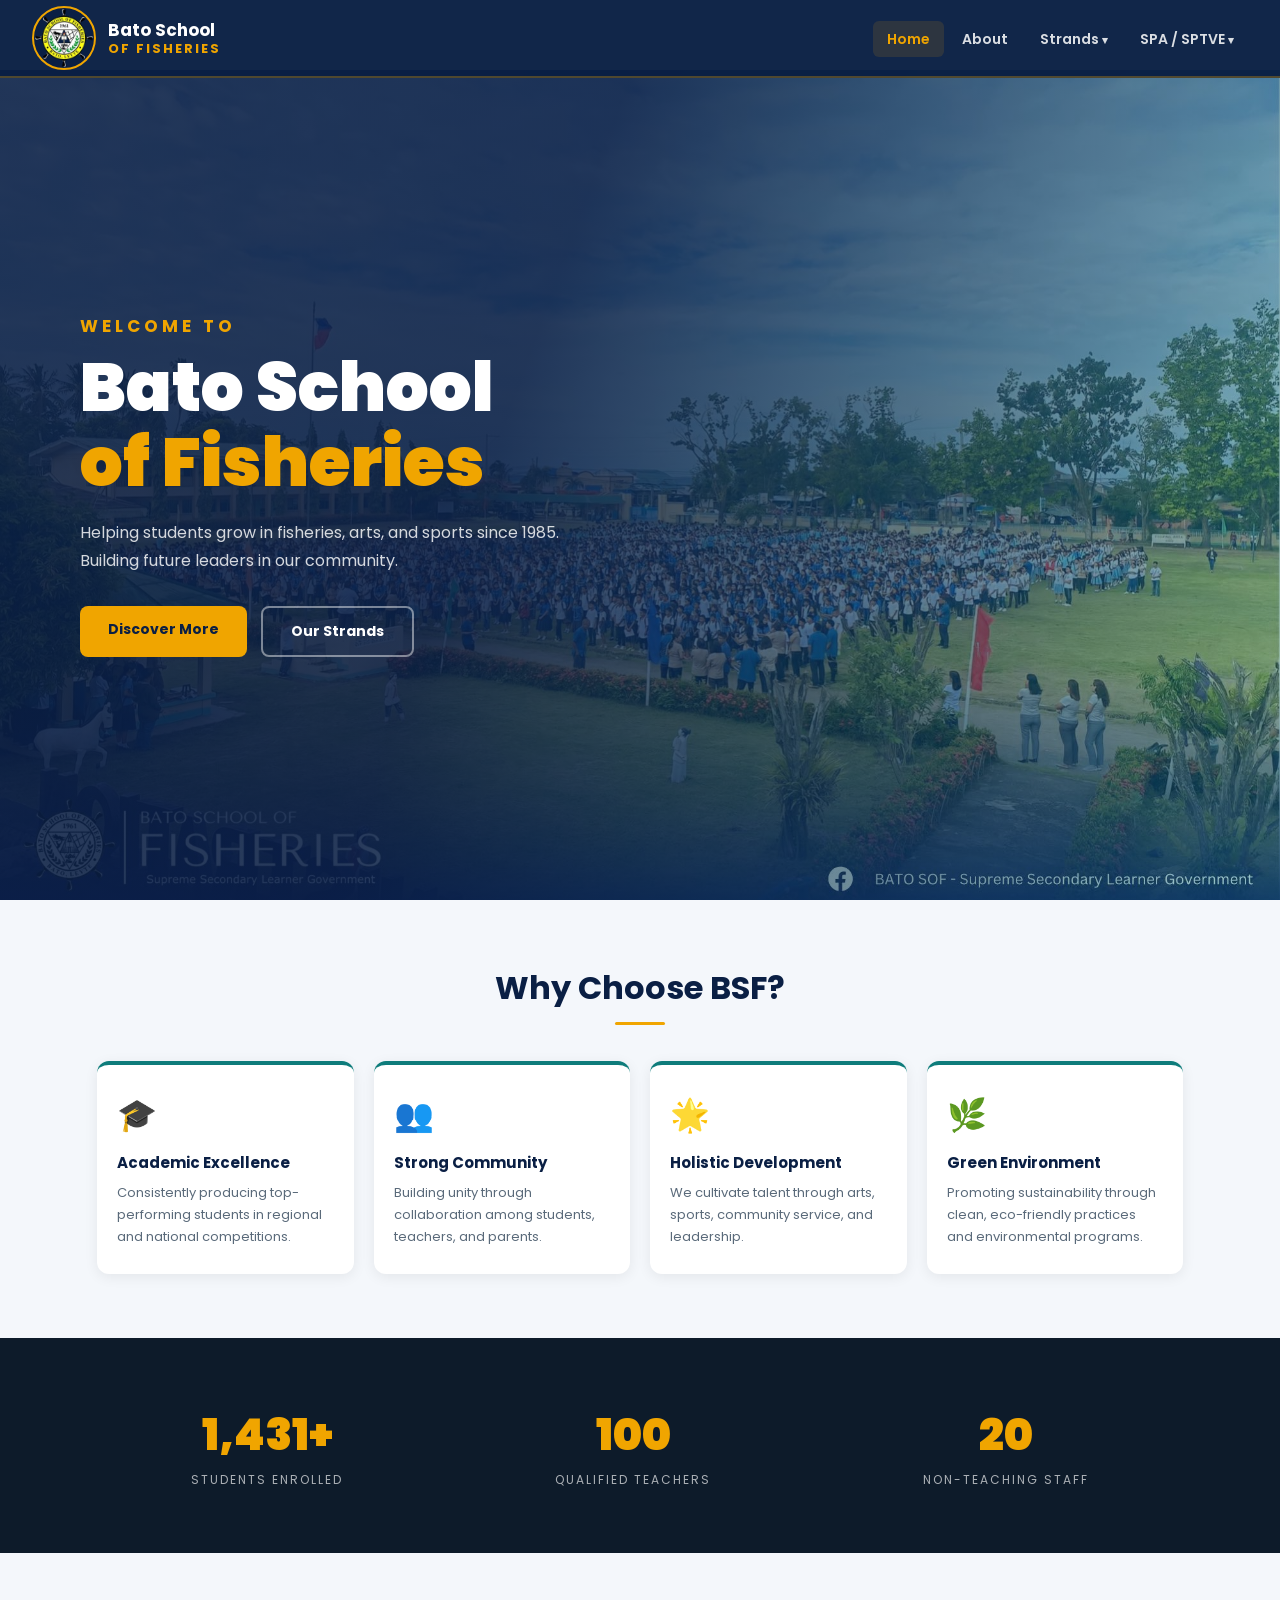
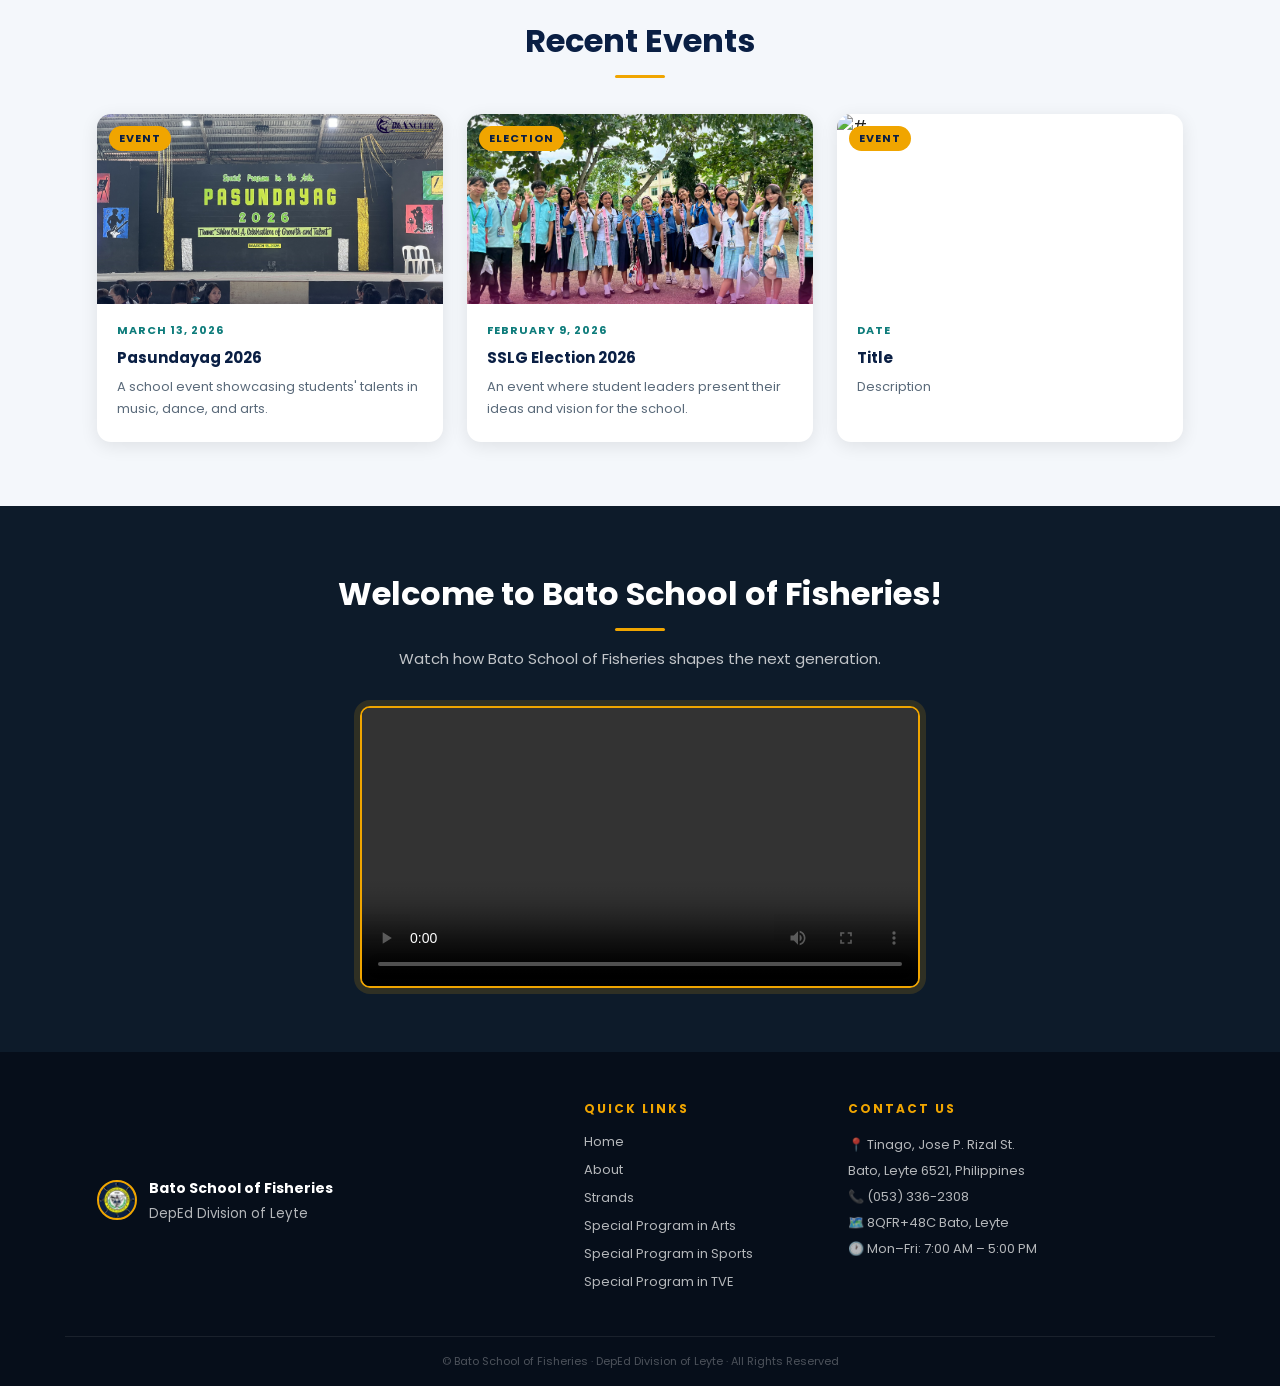
==== index.html @ bcbd26bc "removing / in /Videos/BSOF intro" ====
<!DOCTYPE html>
<html lang="en">
<head>
  <meta charset="UTF-8" />
  <meta name="viewport" content="width=device-width, initial-scale=1.0" />
  <title>Home — Bato School of Fisheries</title>
  <link rel="stylesheet" href="style.css" />
</head>
<body>

<nav class="navbar">
  <a href="index.html" class="nav-brand">
    <div class="logo-circle">
      <img src="Pictures/bsflogoo.png" alt="BSF Logo">
    </div>
    <div class="school-name">
      <span class="top">Bato School</span>
      <span class="bot">of Fisheries</span>
    </div>
  </a>
  <ul class="nav-menu" id="navMenu">
    <li><a href="index.html">Home</a></li>
    <li><a href="about.html">About</a></li>
    <li class="dropdown">
      <a href="strands.html" class="spa-btn">Strands</a>
      <div class="dropdown-box">
        <span class="dropdown-label">Academic Track</span>
        <a href="strands.html?tab=academic#humss">🎓 HUMSS &amp; Comm Arts</a>
        <a href="strands.html?tab=academic#abm">💼 Business &amp; Entrep</a>
        <a href="strands.html?tab=academic#stem">🔬 STEM</a>
        <hr class="dropdown-divider">
        <span class="dropdown-label">Tech-Vocational Track</span>
        <a href="strands.html?tab=techpro#agriculture-fishery">🐟 Agriculture &amp; Fishery</a>
        <a href="strands.html?tab=techpro#family-consumer">🏠 Family &amp; Consumer Sci</a>
        <a href="strands.html?tab=techpro#industrial-arts">🛠️ Industrial Arts</a>
        <hr class="dropdown-divider">
        <span class="dropdown-label">Alternative Learning</span>
        <a href="strands.html?tab=als#als-block">📋 ALS</a>
      </div>
    </li>
    <li class="dropdown">
      <a href="#" class="spa-btn">SPA / SPTVE</a>
      <div class="dropdown-box">
        <span class="dropdown-label">Special Program in Arts</span>
        <a href="arts.html">Special Program in Arts</a>
        <hr class="dropdown-divider">
        <span class="dropdown-label">Special Program in Sports</span>
        <a href="sports.html">Special Program in Sports</a>
        <hr class="dropdown-divider">
        <span class="dropdown-label">Technical-Vocational</span>
        <a href="sptve.html">Special Program in TVE</a>
      </div>
    </li>
  </ul>
  <div class="hamburger" id="hamburger">
    <span></span><span></span><span></span>
  </div>
</nav>

<div class="page-body">

  <section class="hero">
    <div class="overlay"></div>
    <div class="hero-content">
      <p class="hero-tag">Welcome to</p>
      <h1 class="hero-title">Bato School<br><span>of Fisheries</span></h1>
      <p class="hero-desc">Helping students grow in fisheries, arts, and sports since 1985. Building future leaders in our community.</p>
      <div class="hero-btns">
        <a href="about.html" class="btn-gold">Discover More</a>
        <a href="strands.html" class="btn-outline">Our Strands</a>
      </div>
    </div>
  </section>

  <section class="sec-light reveal">
    <div class="container">
      <h2 class="sec-title">Why Choose BSF?</h2>
      <div class="cards">
        <div class="card reveal-card"><div class="card-icon">🎓</div><h3>Academic Excellence</h3><p>Consistently producing top-performing students in regional and national competitions.</p></div>
        <div class="card reveal-card"><div class="card-icon">👥</div><h3>Strong Community</h3><p>Building unity through collaboration among students, teachers, and parents.</p></div>
        <div class="card reveal-card"><div class="card-icon">🌟</div><h3>Holistic Development</h3><p>We cultivate talent through arts, sports, community service, and leadership.</p></div>
        <div class="card reveal-card"><div class="card-icon">🌿</div><h3>Green Environment</h3><p>Promoting sustainability through clean, eco-friendly practices and environmental programs.</p></div>
      </div>
    </div>
  </section>

  <section class="sec-dark reveal">
    <div class="container stats">
      <div><span class="stat-num">2100+</span><span class="stat-label">Students Enrolled</span></div>
      <div><span class="stat-num">100</span><span class="stat-label">Qualified Teachers</span></div>
      <div><span class="stat-num">20</span><span class="stat-label">Non-Teaching Staff</span></div>
    </div>
  </section>

  <section class="sec-light reveal">
    <div class="container">
      <h2 class="sec-title">Recent Events</h2>
      <div class="announce-grid">
        <div class="announce-card reveal-card">
          <div class="announce-img">
            <img src="Pictures/Pasundayag.jpg" alt="Pasundayag" />
            <span class="announce-tag">Event</span>
          </div>
          <div class="announce-body">
            <span class="announce-date">March 13, 2026</span>
            <h3>Pasundayag 2026</h3>
            <p>A school event showcasing students' talents in music, dance, and arts.</p>
          </div>
        </div>
        <div class="announce-card reveal-card">
          <div class="announce-img">
            <img src="Pictures/SSLG Campaign.jpg" alt="SSLG Campaign" />
            <span class="announce-tag">Election</span>
          </div>
          <div class="announce-body">
            <span class="announce-date">February 9, 2026</span>
            <h3>SSLG Election 2026</h3>
            <p>An event where student leaders present their ideas and vision for the school.</p>
          </div>
        </div>
        <div class="announce-card reveal-card">
          <div class="announce-img">
            <img src="Pictures/#.jpg" alt="#" />
            <span class="announce-tag">Event</span>
          </div>
          <div class="announce-body">
            <span class="announce-date">Date</span>
            <h3>Title</h3>
            <p>Description</p>
          </div>
        </div>
      </div>
    </div>
  </section>

  <section class="sec-dark reveal">
    <div class="container">
      <h2 class="sec-title white">Welcome to Bato School of Fisheries!</h2>
      <p style="text-align:center; color:rgba(255,255,255,0.75); font-size:15px; margin-top:-20px; margin-bottom:36px;">
        Watch how Bato School of Fisheries shapes the next generation.
      </p>
      <div class="video-wrapper">
        <video controls>
          <source src="Videos/BSOF intro.mp4" type="video/mp4">
        </video>
      </div>
    </div>
  </section>

</div>

<footer class="footer">
  <div class="footer-grid">
    <div class="footer-brand footer-col">
      <div class="logo-circle" style="width:40px;height:40px;">
        <img src="Pictures/bsflogoo.png" alt="BSF Logo">
      </div>
      <div><strong style="color:white;font-size:14px;">Bato School of Fisheries</strong><br><small>DepEd Division of Leyte</small></div>
    </div>
    <div class="footer-col">
      <h4>Quick Links</h4>
      <a href="index.html">Home</a>
      <a href="about.html">About</a>
      <a href="strands.html">Strands</a>
      <a href="arts.html">Special Program in Arts</a>
      <a href="sports.html">Special Program in Sports</a>
      <a href="sptve.html">Special Program in TVE</a>
    </div>
    <div class="footer-col">
      <h4>Contact Us</h4>
      <p>📍 Tinago, Jose P. Rizal St.<br>Bato, Leyte 6521, Philippines<br>📞 (053) 336-2308<br>🗺️ 8QFR+48C Bato, Leyte<br>🕐 Mon–Fri: 7:00 AM – 5:00 PM</p>
    </div>
  </div>
  <div class="footer-bottom">© Bato School of Fisheries · DepEd Division of Leyte · All Rights Reserved</div>
</footer>

<script src="script.js"></script>
</body>
</html>
---- style.css ----
/* Google Fonts */
@import url('https://fonts.googleapis.com/css2?family=Poppins:wght@400;600;700;900&display=swap');

/* ── Variables ── */
:root {
  --navy: #0a1f44;
  --teal: #0e7c7b;
  --gold: #f0a500;
  --white: #ffffff;
  --light: #f4f7fb;
  --dark: #0d1b2a;
  --gray: #5a6a7a;
}

/* ── Reset ── */
* { margin: 0; padding: 0; box-sizing: border-box; }
body { font-family: 'Poppins', sans-serif; color: #222; }
a { text-decoration: none; color: inherit; }
ul { list-style: none; }
img { max-width: 100%; display: block; }


/* ── NAVBAR ── */
.navbar {
  position: fixed;
  top: 0; left: 0; right: 0;
  height: 78px;
  background: rgba(10, 31, 68, 0.97);
  border-bottom: 2px solid rgba(240, 165, 0, 0.3);
  display: flex;
  align-items: center;
  justify-content: space-between;
  padding: 0 32px;
  z-index: 1000;
  transition: background 0.3s ease, transform 0.35s cubic-bezier(0.4, 0, 0.2, 1);
}

.nav-brand {
  display: flex;
  align-items: center;
  gap: 12px;
  transition: opacity 0.2s;
}
.nav-brand:hover { opacity: 0.88; }

.logo-circle {
  width: 64px;
  height: 64px;
  border-radius: 50%;
  border: 2px solid var(--gold);
  overflow: hidden;
  flex-shrink: 0;
  background: var(--navy);
}
.logo-circle img {
  width: 100%;
  height: 100%;
  object-fit: cover;
  object-position: center;
}

.school-name .top { display: block; font-size: 17px; font-weight: 700; color: var(--white); line-height: 1.3; }
.school-name .bot { display: block; font-size: 13px; font-weight: 700; color: var(--gold); letter-spacing: 2px; text-transform: uppercase; line-height: 1.3; }

.nav-menu {
  display: flex;
  align-items: center;
  gap: 4px;
}
.nav-menu a {
  padding: 8px 14px;
  font-size: 14px;
  font-weight: 600;
  color: rgba(255,255,255,0.85);
  border-radius: 6px;
  transition: color 0.25s ease, background 0.25s ease;
  white-space: nowrap;
}
.nav-menu a:hover,
.nav-menu a.active {
  color: var(--gold);
  background: rgba(240,165,0,0.12);
}


/* ── DROPDOWN ── */
.dropdown { position: relative; }
.dropdown > a::after { content: ' ▾'; font-size: 11px; }

.dropdown-box {
  display: none;
  position: absolute;
  top: calc(100% + 8px);
  right: 0;
  background: var(--navy);
  border: 1px solid rgba(240,165,0,0.2);
  border-radius: 8px;
  min-width: 260px;
  box-shadow: 0 8px 24px rgba(0,0,0,0.5);
  z-index: 9999;
  overflow: hidden;
  animation: dropdownFade 0.2s ease;
}

@keyframes dropdownFade {
  from { opacity: 0; transform: translateY(-6px); }
  to   { opacity: 1; transform: translateY(0); }
}

.dropdown-box a {
  display: block;
  padding: 11px 18px;
  font-size: 13px;
  border-left: 3px solid transparent;
  border-radius: 0;
  transition: background 0.2s ease, border-left-color 0.2s ease, color 0.2s ease;
}
.dropdown-box a:hover {
  background: rgba(14,124,123,0.2);
  border-left-color: var(--teal);
  color: var(--white);
}
.dropdown:hover .dropdown-box { display: block; }

.dropdown-label {
  display: block;
  padding: 8px 18px 4px;
  font-size: 10px;
  font-weight: 700;
  color: rgba(240, 165, 0, 0.7);
  letter-spacing: 2px;
  text-transform: uppercase;
}

.dropdown-divider {
  border: none;
  border-top: 1px solid rgba(255, 255, 255, 0.08);
  margin: 4px 18px;
}

.hamburger { display: none; flex-direction: column; gap: 5px; cursor: pointer; }
.hamburger span {
  width: 24px; height: 2px;
  background: var(--white);
  border-radius: 2px;
  transition: transform 0.3s ease, opacity 0.3s ease;
}
.hamburger.open span:nth-child(1) { transform: translateY(7px) rotate(45deg); }
.hamburger.open span:nth-child(2) { opacity: 0; transform: scaleX(0); }
.hamburger.open span:nth-child(3) { transform: translateY(-7px) rotate(-45deg); }


/* ── PAGE BODY ── */
.page-body { padding-top: 70px; }


/* ── HOME HERO ── */
.hero {
  position: relative;
  min-height: calc(100vh - 70px);
  display: flex;
  align-items: center;
  background-image: url('Pictures/bsfmainlogoo.jpg');
  background-size: cover;
  background-position: center;
  background-color: var(--navy);
}
.hero .overlay {
  position: absolute;
  inset: 0;
  background: linear-gradient(110deg, rgba(10,31,68,0.88) 40%, rgba(14,124,123,0.35));
}
.hero-content { position: relative; z-index: 2; padding: 60px 80px; max-width: 640px; }
.hero-tag  { font-size: 17px; text-transform: uppercase; letter-spacing: 4px; color: var(--gold); font-weight: 700; margin-bottom: 12px; }
.hero-title { font-size: clamp(36px, 6vw, 68px); font-weight: 900; color: var(--white); line-height: 1.1; margin-bottom: 18px; }
.hero-title span { color: var(--gold); }
.hero-desc { font-size: 16px; color: rgba(255,255,255,0.82); line-height: 1.8; margin-bottom: 30px; }
.hero-btns { display: flex; gap: 14px; flex-wrap: wrap; }

.btn-gold {
  padding: 13px 28px; background: var(--gold); color: var(--navy);
  border: none; border-radius: 8px; font-size: 14px; font-weight: 700;
  font-family: 'Poppins', sans-serif; cursor: pointer;
  transition: background 0.3s ease, transform 0.3s ease, box-shadow 0.3s ease;
}
.btn-gold:hover { background: #ffc62d; transform: translateY(-2px); box-shadow: 0 6px 20px rgba(240,165,0,0.35); }

.btn-outline {
  padding: 13px 28px; background: transparent; color: var(--white);
  border: 2px solid rgba(255,255,255,0.45); border-radius: 8px; font-size: 14px; font-weight: 700;
  font-family: 'Poppins', sans-serif; cursor: pointer;
  transition: border-color 0.3s ease, color 0.3s ease, transform 0.3s ease;
}
.btn-outline:hover { border-color: var(--gold); color: var(--gold); transform: translateY(-2px); }


/* ── INNER HERO ── */
.inner-hero {
  position: relative;
  height: 300px;
  display: flex; align-items: center; justify-content: center;
  text-align: center;
  background-size: cover; background-position: center;
  background-color: var(--navy);
}
.inner-hero .overlay { position: absolute; inset: 0; background: rgba(10,31,68,0.75); }
.strand-hero .overlay { background: rgba(10,31,68,0.65); }
.inner-hero-text { position: relative; z-index: 2; }
.inner-hero-text h1 { font-size: clamp(26px, 4vw, 46px); font-weight: 900; color: var(--white); margin-bottom: 10px; }
.inner-hero-text p  { font-size: 15px; color: rgba(255,255,255,0.78); }

.about-hero  { background-image: url('Pictures/aboutlogo.jpg'); }
.strand-hero { background-image: url('Pictures/.jpg'); }
.arts-hero   { background-image: url('Pictures/SPABG.jpg'); }
.sports-hero { background-image: url('Pictures/SPSbg.jpg'); }
.sptve-hero  { background-image: url('Pictures/SPTVEbg.jpg'); }
.arts-hero   .overlay { background: rgba(45,27,78,0.45); }
.sports-hero .overlay { background: rgba(45,27,78,0.45); }
.about-hero  .overlay { background: rgba(45,27,78,0.45); }
.strand-hero .overlay { background: rgba(45,27,78,0.45); }
.sptve-hero  .overlay { background: linear-gradient(120deg, rgba(10,60,98,0.82) 40%, rgba(14,124,123,0.5)); }


/* ── SECTIONS ── */
.sec-light { background: var(--light); padding: 64px 0; }
.sec-dark  { background: var(--dark);  padding: 64px 0; color: var(--white); }
.sec-teal  { background: linear-gradient(135deg, #0e7c7b, #0a5a59); padding: 64px 0; color: var(--white); }

.container { max-width: 1150px; margin: 0 auto; padding: 0 32px; }

.sec-title { font-size: clamp(22px, 3vw, 32px); font-weight: 700; text-align: center; color: var(--navy); margin-bottom: 36px; }
.sec-title::after { content: ''; display: block; width: 50px; height: 3px; background: var(--gold); margin: 10px auto 0; border-radius: 2px; }
.sec-title.white { color: var(--white); }

.sec-desc { text-align: center; max-width: 680px; margin: -20px auto 32px; font-size: 15px; color: var(--gray); line-height: 1.8; }


/* ── SCROLL REVEAL ── */
.reveal { opacity: 0; transform: translateY(28px); transition: opacity 0.65s ease, transform 0.65s ease; }
.reveal.visible { opacity: 1; transform: translateY(0); }
.reveal-card { opacity: 0; transform: translateY(20px); transition: opacity 0.5s ease, transform 0.5s ease; }
.reveal-card.visible { opacity: 1; transform: translateY(0); }


/* ── CARDS ── */
.cards { display: grid; grid-template-columns: repeat(auto-fit, minmax(210px, 1fr)); gap: 20px; }

.card {
  background: var(--white); border-radius: 12px; padding: 26px 20px;
  border-top: 4px solid var(--teal);
  box-shadow: 0 3px 14px rgba(0,0,0,0.07);
  transition: transform 0.3s ease, box-shadow 0.3s ease;
}
.card:hover { transform: translateY(-5px); box-shadow: 0 10px 28px rgba(0,0,0,0.12); }
.card.dark { background: rgba(255,255,255,0.07); border-top-color: var(--gold); color: var(--white); }
.card.teal { background: rgba(255,255,255,0.13); border-top-color: var(--white); color: var(--white); }
.card-icon { font-size: 32px; margin-bottom: 12px; }
.card h3   { font-size: 15px; font-weight: 700; margin-bottom: 8px; color: var(--navy); }
.card.dark h3, .card.teal h3 { color: var(--gold); }
.card p    { font-size: 13px; line-height: 1.7; color: var(--gray); }
.card.dark p, .card.teal p { color: rgba(255,255,255,0.8); }


/* ── STATS ── */
.stats { display: flex; justify-content: space-around; flex-wrap: wrap; gap: 24px; text-align: center; }
.stat-num   { display: block; font-size: 44px; font-weight: 900; color: var(--gold); }
.stat-label { display: block; font-size: 12px; color: rgba(255,255,255,0.65); text-transform: uppercase; letter-spacing: 2px; margin-top: 4px; }


/* ── NEWS ── */
.news-list { max-width: 760px; margin: 0 auto; display: flex; flex-direction: column; gap: 16px; }
.news-item { background: var(--white); border-radius: 10px; padding: 20px 24px; border-left: 5px solid var(--teal); box-shadow: 0 2px 10px rgba(0,0,0,0.06); transition: transform 0.3s ease, box-shadow 0.3s ease; }
.news-item:hover { transform: translateX(4px); box-shadow: 0 4px 16px rgba(0,0,0,0.1); }
.news-date    { font-size: 11px; color: var(--teal); font-weight: 700; letter-spacing: 1px; text-transform: uppercase; }
.news-item h4 { font-size: 15px; font-weight: 700; color: var(--navy); margin: 6px 0; }
.news-item p  { font-size: 13px; color: var(--gray); line-height: 1.7; }


/* ── ABOUT PAGE ── */
.two-col { display: grid; grid-template-columns: 1fr 1fr; gap: 40px; align-items: start; }
.about-text h2 { font-size: 28px; font-weight: 700; color: var(--navy); margin-bottom: 14px; }
.about-text p  { font-size: 15px; color: var(--dark); line-height: 1.8; margin-bottom: 12px; }
.info-box { background: var(--navy); border-radius: 12px; padding: 26px; color: var(--white); }
.info-box h3 { font-size: 18px; color: var(--gold); margin-bottom: 14px; }
.info-box li { font-size: 13px; padding-bottom: 9px; margin-bottom: 9px; border-bottom: 1px solid rgba(255,255,255,0.1); }
.info-box li:last-child { border-bottom: none; padding-bottom: 0; }
.info-box b  { color: var(--gold); }
.mvv { display: grid; grid-template-columns: repeat(auto-fit, minmax(220px, 1fr)); gap: 20px; }
.mvv-card { background: rgba(255,255,255,0.12); border-radius: 12px; padding: 26px; border: 1px solid rgba(255,255,255,0.18); }
.mvv-card h3 { font-size: 17px; font-weight: 700; margin-bottom: 10px; }
.mvv-card p  { font-size: 13px; line-height: 1.8; opacity: 0.9; }


/* ── TIMELINE (about.html) ── */
.timeline {
  position: relative;
  max-width: 780px;
  margin: 0 auto;
  padding: 10px 0;
}
.timeline::before {
  content: '';
  position: absolute;
  left: 50%; top: 0; bottom: 0;
  width: 3px;
  background: linear-gradient(to bottom, var(--gold), var(--teal));
  transform: translateX(-50%);
  border-radius: 2px;
}
.tl-item {
  display: flex;
  justify-content: flex-end;
  padding-right: calc(50% + 28px);
  margin-bottom: 36px;
  position: relative;
  opacity: 0;
  transform: translateX(-24px);
  transition: opacity 0.6s ease, transform 0.6s ease;
}
.tl-item.right {
  justify-content: flex-start;
  padding-right: 0;
  padding-left: calc(50% + 28px);
  transform: translateX(24px);
}
.tl-item.visible { opacity: 1; transform: translateX(0); }
.tl-dot {
  position: absolute;
  left: 50%; top: 16px;
  width: 16px; height: 16px;
  background: var(--gold);
  border: 3px solid var(--white);
  border-radius: 50%;
  transform: translateX(-50%);
  box-shadow: 0 0 0 3px var(--gold);
  z-index: 2;
}
.tl-card {
  background: var(--white);
  border-radius: 12px;
  padding: 16px 20px;
  max-width: 300px;
  box-shadow: 0 4px 18px rgba(0,0,0,0.09);
  border-top: 4px solid var(--teal);
}
.tl-item.right .tl-card { border-top-color: var(--gold); }
.tl-year { font-size: 12px; font-weight: 800; color: var(--teal); text-transform: uppercase; letter-spacing: 1.5px; margin-bottom: 5px; }
.tl-item.right .tl-year { color: var(--gold); }
.tl-card h4 { font-size: 14px; font-weight: 700; color: var(--navy); margin-bottom: 5px; }
.tl-card p  { font-size: 12.5px; color: var(--gray); line-height: 1.6; }


/* ── ACHIEVEMENTS (about.html) ── */
.achieve-grid {
  display: grid;
  grid-template-columns: repeat(auto-fit, minmax(220px, 1fr));
  gap: 20px;
}
.achieve-card {
  background: var(--navy);
  border-radius: 14px;
  padding: 26px 22px;
  text-align: center;
  border-bottom: 4px solid var(--gold);
  transition: transform 0.3s ease, box-shadow 0.3s ease;
}
.achieve-card:hover { transform: translateY(-5px); box-shadow: 0 12px 30px rgba(0,0,0,0.18); }
.achieve-icon { font-size: 36px; margin-bottom: 12px; display: block; }
.achieve-card h4 { font-size: 15px; font-weight: 700; color: var(--gold); margin-bottom: 8px; }
.achieve-card p  { font-size: 12.5px; color: rgba(255,255,255,0.78); line-height: 1.7; }


/* ── CLUBS & ORGANIZATIONS (about.html) ── */
.clubs-grid {
  display: grid;
  grid-template-columns: repeat(auto-fit, minmax(175px, 1fr));
  gap: 14px;
}
.club-pill {
  display: flex;
  align-items: center;
  gap: 10px;
  background: rgba(255,255,255,0.08);
  border: 1.5px solid rgba(255,255,255,0.15);
  border-radius: 50px;
  padding: 12px 18px;
  font-size: 13px;
  font-weight: 600;
  color: var(--white);
  transition: background 0.25s ease, border-color 0.25s ease, transform 0.25s ease;
}
.club-pill:hover { background: rgba(240,165,0,0.15); border-color: var(--gold); transform: translateY(-2px); }
.club-pill span { font-size: 20px; flex-shrink: 0; }


/* ── STRAND TABS ── */
.tabs { display: flex; justify-content: center; gap: 10px; margin-bottom: 36px; flex-wrap: wrap; }
.tab-btn {
  padding: 10px 22px; border: 2px solid var(--teal); border-radius: 30px;
  background: transparent; color: var(--teal); font-size: 14px; font-weight: 700;
  font-family: 'Poppins', sans-serif; cursor: pointer;
  transition: background 0.3s ease, color 0.3s ease, transform 0.2s ease;
}
.tab-btn:hover { transform: translateY(-2px); }
.tab-btn:hover, .tab-btn.active { background: var(--teal); color: var(--white); }
.tab-panel { display: none; }
.tab-panel.active { display: block; animation: fadeUp 0.4s ease; }

.strand-block { background: var(--navy); border-radius: 12px; padding: 22px 26px; margin-bottom: 28px; border-left: 5px solid var(--gold); transition: transform 0.3s ease, box-shadow 0.3s ease; }
.strand-block:hover { transform: translateX(4px); box-shadow: 0 4px 20px rgba(0,0,0,0.15); }
.strand-block h3 { font-size: 20px; color: var(--white); margin-bottom: 6px; }
.strand-block p  { font-size: 13px; color: rgba(255,255,255,0.75); line-height: 1.7; }

.strand-group { margin-bottom: 36px; border-radius: 12px; overflow: hidden; box-shadow: 0 3px 14px rgba(0,0,0,0.09); transition: box-shadow 0.3s ease; }
.strand-group:hover { box-shadow: 0 8px 28px rgba(0,0,0,0.14); }
.strand-header { display: flex; align-items: flex-start; gap: 16px; padding: 18px 22px; color: var(--white); }
.strand-header h4 { font-size: 16px; font-weight: 700; margin-bottom: 4px; }
.strand-header p  { font-size: 13px; opacity: 0.85; line-height: 1.6; }
.strand-badge { font-size: 12px; font-weight: 900; background: rgba(255,255,255,0.18); padding: 5px 11px; border-radius: 6px; white-space: nowrap; flex-shrink: 0; margin-top: 2px; }
.strand-group .cards { padding: 16px 16px 20px; background: var(--light); }

.gas-color     { background: linear-gradient(135deg, #1a5276, #2980b9); }
.humss-color   { background: linear-gradient(135deg, #6c3483, #9b59b6); }
.stem-color    { background: linear-gradient(135deg, #1a5e20, #27ae60); }
.abm-color     { background: linear-gradient(135deg, #784212, #e67e22); }
.fishery-color { background: linear-gradient(135deg, #0a3d62, #1e6fa1); }
.he-color      { background: linear-gradient(135deg, #922b21, #e74c3c); }
.ict-color     { background: linear-gradient(135deg, #1f618d, #2e86c1); }
.ia-color      { background: linear-gradient(135deg, #4d5656, #717d7e); }


/* ── HIGHLIGHTS ── */
.highlights { max-width: 760px; margin: 0 auto; display: flex; flex-direction: column; gap: 16px; }
.h-item { display: flex; align-items: flex-start; gap: 16px; background: var(--white); border-radius: 10px; padding: 18px 22px; box-shadow: 0 2px 12px rgba(0,0,0,0.06); }
.h-num  { font-size: 28px; font-weight: 900; color: var(--teal); opacity: 0.3; min-width: 38px; line-height: 1; }
.h-item h4 { font-size: 15px; font-weight: 700; color: var(--navy); margin-bottom: 4px; }
.h-item p  { font-size: 13px; color: var(--gray); line-height: 1.7; }


/* ── VIDEO WRAPPER ── */
.video-wrapper {
  max-width: 560px;
  margin: 0 auto;
  border: 2px solid var(--gold);
  border-radius: 10px;
  overflow: hidden;
  box-shadow: 0 0 0 6px rgba(240, 165, 0, 0.15);
  transition: box-shadow 0.3s ease;
}
.video-wrapper:hover { box-shadow: 0 0 0 8px rgba(240, 165, 0, 0.25); }
.video-wrapper video { width: 100%; display: block; }


/* ── FOOTER ── */
.footer { background: #060e1a; color: rgba(255,255,255,0.7); padding: 48px 0 0; }
.footer-grid { max-width: 1150px; margin: 0 auto; padding: 0 32px 36px; display: grid; grid-template-columns: 2fr 1fr 1.5fr; gap: 40px; border-bottom: 1px solid rgba(255,255,255,0.08); }
.footer-brand { display: flex; align-items: center; gap: 12px; }
.footer-col h4 { color: var(--gold); font-size: 12px; text-transform: uppercase; letter-spacing: 2px; margin-bottom: 14px; }
.footer-col a  { display: block; font-size: 13px; margin-bottom: 8px; transition: color 0.2s ease, padding-left 0.2s ease; }
.footer-col a:hover { color: var(--gold); padding-left: 4px; }
.footer-col p  { font-size: 13px; line-height: 2; }
.footer-bottom { text-align: center; padding: 16px; font-size: 11px; opacity: 0.4; }


/* ── FACILITY PHOTO BOXES ── */
.facility-grid { display: grid; grid-template-columns: 1fr 1fr; gap: 22px; }
.facility-box { background: var(--white); border-radius: 14px; overflow: hidden; box-shadow: 0 4px 18px rgba(0,0,0,0.09); transition: transform 0.3s ease, box-shadow 0.3s ease; }
.facility-box:hover { transform: translateY(-5px); box-shadow: 0 12px 30px rgba(0,0,0,0.14); }
.facility-img { width: 100%; height: 220px; overflow: hidden; background: #e8edf3; }
.facility-img img { width: 100%; height: 100%; object-fit: cover; display: block; transition: transform 0.4s ease; }
.facility-box:hover .facility-img img { transform: scale(1.04); }
.facility-desc { padding: 16px 18px 20px; border-top: 3px solid var(--teal); }
.facility-desc h4 { font-size: 15px; font-weight: 700; color: var(--navy); margin-bottom: 6px; }
.facility-desc p  { font-size: 13px; color: var(--gray); line-height: 1.7; }

@media (max-width: 600px) {
  .facility-grid { grid-template-columns: 1fr; }
  .facility-img  { height: 200px; }
}


/* ── PHOTO SHOWCASE ── */
.showcase-row { display: grid; grid-template-columns: 1fr 1fr; gap: 20px; }
.showcase-box { border-radius: 14px; overflow: hidden; box-shadow: 0 4px 18px rgba(0,0,0,0.10); background: var(--white); transition: transform 0.3s ease, box-shadow 0.3s ease; }
.showcase-box:hover { transform: translateY(-5px); box-shadow: 0 12px 30px rgba(0,0,0,0.15); }
.showcase-img { width: 100%; height: 280px; overflow: hidden; background: #e8edf3; position: relative; }
.showcase-img img { width: 100%; height: 100%; object-fit: cover; display: block; transition: transform 0.4s ease; }
.showcase-box:hover .showcase-img img { transform: scale(1.04); }
.showcase-label { padding: 14px 18px 16px; display: flex; align-items: center; gap: 12px; }
.showcase-tag { background: var(--teal); color: var(--white); font-size: 11px; font-weight: 700; padding: 4px 12px; border-radius: 20px; white-space: nowrap; letter-spacing: 0.5px; }
.showcase-tag.sports-tag { background: var(--navy); }
.showcase-label p { font-size: 13px; color: var(--gray); line-height: 1.4; }

@media (max-width: 600px) {
  .showcase-row { grid-template-columns: 1fr; }
  .showcase-img { height: 220px; }
}

.showcase-row-center { display: flex; justify-content: center; }
.showcase-row-center .showcase-box { width: calc(50% - 10px); }
@media (max-width: 600px) { .showcase-row-center .showcase-box { width: 100%; } }


/* ── ANNOUNCEMENT CARDS ── */
.announce-grid { display: grid; grid-template-columns: repeat(auto-fit, minmax(300px, 1fr)); gap: 24px; }
.announce-card { background: var(--white); border-radius: 14px; overflow: hidden; box-shadow: 0 4px 18px rgba(0,0,0,0.09); transition: transform 0.3s ease, box-shadow 0.3s ease; }
.announce-card:hover { transform: translateY(-6px); box-shadow: 0 12px 32px rgba(0,0,0,0.14); }
.announce-img { position: relative; height: 190px; overflow: hidden; }
.announce-img img { width: 100%; height: 100%; object-fit: cover; transition: transform 0.4s ease; }
.announce-card:hover .announce-img img { transform: scale(1.05); }
.announce-tag { position: absolute; top: 12px; left: 12px; background: var(--gold); color: var(--navy); font-size: 11px; font-weight: 700; padding: 4px 10px; border-radius: 20px; text-transform: uppercase; letter-spacing: 1px; }
.announce-body { padding: 18px 20px 22px; }
.announce-date { font-size: 11px; color: var(--teal); font-weight: 700; text-transform: uppercase; letter-spacing: 1px; display: block; margin-bottom: 8px; }
.announce-body h3 { font-size: 15px; font-weight: 700; color: var(--navy); margin-bottom: 8px; line-height: 1.4; }
.announce-body p  { font-size: 13px; color: var(--gray); line-height: 1.7; }


/* ════════════════════════════
   ── SPTVE PAGE STYLES ──
════════════════════════════ */

.sptve-intro { background: var(--navy); padding: 48px 0; text-align: center; }
.sptve-intro p { max-width: 720px; margin: 0 auto; font-size: 15px; color: rgba(255,255,255,0.82); line-height: 1.9; padding: 0 24px; }
.sptve-intro .gold-line { width: 56px; height: 3px; background: var(--gold); margin: 0 auto 22px; border-radius: 2px; }

.track-grid { display: grid; grid-template-columns: repeat(auto-fit, minmax(300px, 1fr)); gap: 28px; }
.track-card { border-radius: 16px; overflow: hidden; background: var(--white); box-shadow: 0 6px 24px rgba(0,0,0,0.10); transition: transform 0.35s ease, box-shadow 0.35s ease; display: flex; flex-direction: column; }
.track-card:hover { transform: translateY(-7px); box-shadow: 0 16px 40px rgba(0,0,0,0.16); }

.track-card-header { padding: 28px 26px 20px; position: relative; overflow: hidden; }
.track-card-header::after { content: ''; position: absolute; bottom: -1px; left: 0; right: 0; height: 4px; }

.fc-color  { background: linear-gradient(135deg, #0a3d62 0%, #1e6fa1 100%); }
.fc-color::after  { background: #27ae60; }
.fcu-color { background: linear-gradient(135deg, #0e5a5a 0%, #0e7c7b 100%); }
.fcu-color::after { background: var(--gold); }
.ffp-color { background: linear-gradient(135deg, #6c3483 0%, #9b59b6 100%); }
.ffp-color::after { background: #e67e22; }

.track-icon { font-size: 42px; margin-bottom: 14px; display: block; }
.track-card-header h3 { font-size: 20px; font-weight: 800; color: var(--white); margin-bottom: 6px; line-height: 1.2; }
.track-card-header .track-sub { font-size: 12px; color: rgba(255,255,255,0.72); text-transform: uppercase; letter-spacing: 1.5px; }

.track-card-body { padding: 22px 26px 26px; flex: 1; display: flex; flex-direction: column; }
.track-card-body p { font-size: 13.5px; color: var(--gray); line-height: 1.8; margin-bottom: 18px; }

.skill-list { list-style: none; margin: 0; padding: 0; margin-top: auto; }
.skill-list li { display: flex; align-items: center; gap: 10px; font-size: 13px; color: var(--dark); font-weight: 600; padding: 9px 0; border-bottom: 1px solid rgba(0,0,0,0.06); }
.skill-list li:last-child { border-bottom: none; }
.skill-list li::before { content: '✓'; width: 22px; height: 22px; background: var(--teal); color: var(--white); border-radius: 50%; font-size: 11px; font-weight: 900; display: flex; align-items: center; justify-content: center; flex-shrink: 0; }

.nc-badge { display: inline-flex; align-items: center; gap: 8px; background: var(--gold); color: var(--navy); font-size: 12px; font-weight: 800; padding: 6px 14px; border-radius: 20px; margin-top: 16px; letter-spacing: 0.5px; }

.why-grid { display: grid; grid-template-columns: repeat(auto-fit, minmax(200px, 1fr)); gap: 20px; }
.why-card { background: rgba(255,255,255,0.08); border: 1px solid rgba(255,255,255,0.14); border-radius: 14px; padding: 28px 22px; text-align: center; transition: background 0.3s ease, transform 0.3s ease; }
.why-card:hover { background: rgba(255,255,255,0.13); transform: translateY(-4px); }
.why-card .why-icon { font-size: 36px; margin-bottom: 12px; display: block; }
.why-card h4 { font-size: 14px; font-weight: 700; color: var(--gold); margin-bottom: 8px; }
.why-card p  { font-size: 12.5px; color: rgba(255,255,255,0.75); line-height: 1.7; }

.cta-strip { background: linear-gradient(135deg, var(--teal) 0%, #0a5a59 100%); padding: 56px 32px; text-align: center; }
.cta-strip h2 { font-size: clamp(22px, 3vw, 32px); font-weight: 800; color: var(--white); margin-bottom: 12px; }
.cta-strip p { font-size: 15px; color: rgba(255,255,255,0.82); margin-bottom: 28px; max-width: 520px; margin-left: auto; margin-right: auto; }
.cta-btns { display: flex; gap: 14px; justify-content: center; flex-wrap: wrap; }

.sptve-row { display: grid; grid-template-columns: 1fr 1fr; gap: 24px; margin-bottom: 24px; }
.sptve-row-center { grid-template-columns: 1fr; max-width: 540px; margin-left: auto; margin-right: auto; }
.sptve-showcase-card { background: var(--white); border-radius: 16px; overflow: hidden; box-shadow: 0 4px 18px rgba(0,0,0,0.09); transition: transform 0.35s ease, box-shadow 0.35s ease; }
.sptve-showcase-card:hover { transform: translateY(-6px); box-shadow: 0 14px 36px rgba(0,0,0,0.14); }
.sptve-showcase-img { width: 100%; height: 260px; overflow: hidden; background: #d0dce8; }
.sptve-showcase-img img { width: 100%; height: 100%; object-fit: cover; display: block; transition: transform 0.4s ease; }
.sptve-showcase-card:hover .sptve-showcase-img img { transform: scale(1.04); }
.sptve-showcase-footer { padding: 16px 20px 20px; display: flex; align-items: center; gap: 14px; }
.sptve-pill { display: inline-flex; align-items: center; gap: 6px; padding: 7px 16px; border-radius: 30px; font-size: 12px; font-weight: 800; white-space: nowrap; flex-shrink: 0; letter-spacing: 0.3px; }
.fc-pill  { background: var(--navy); color: var(--white); }
.fcu-pill { background: var(--teal); color: var(--white); }
.ffp-pill { background: #6c3483;     color: var(--white); }
.sptve-showcase-footer p { font-size: 13px; color: var(--gray); line-height: 1.6; margin: 0; }

@media (max-width: 700px) {
  .sptve-row { grid-template-columns: 1fr; }
  .sptve-row-center { max-width: 100%; }
  .sptve-showcase-img { height: 210px; }
  .track-card-header { padding: 22px 20px 16px; }
  .track-card-body   { padding: 18px 20px 22px; }
}


/* ── ANIMATION ── */
@keyframes fadeUp {
  from { opacity: 0; transform: translateY(20px); }
  to   { opacity: 1; transform: translateY(0); }
}


/* ── MOBILE ── */
@media (max-width: 900px) {
  .two-col { grid-template-columns: 1fr; }
  .footer-grid { grid-template-columns: 1fr 1fr; }
}
@media (max-width: 700px) {
  .navbar { padding: 0 18px; }
  .nav-menu { display: none; position: fixed; top: 70px; left: 0; right: 0; flex-direction: column; align-items: flex-start; background: var(--navy); padding: 16px; border-bottom: 2px solid rgba(240,165,0,0.2); gap: 2px; z-index: 998; animation: dropdownFade 0.25s ease; }
  .nav-menu.open { display: flex; }
  .hamburger { display: flex; }
  .dropdown-box { position: static; box-shadow: none; background: rgba(255,255,255,0.05); animation: none; }
  .hero-content { padding: 40px 20px; }
  .container { padding: 0 18px; }
  .footer-grid { grid-template-columns: 1fr; }
  .video-wrapper { max-width: 100%; }
  .timeline::before { left: 18px; }
  .tl-item, .tl-item.right { justify-content: flex-start; padding-left: 48px; padding-right: 0; transform: translateY(16px); }
  .tl-dot { left: 18px; }
  .tl-card { max-width: 100%; }
}
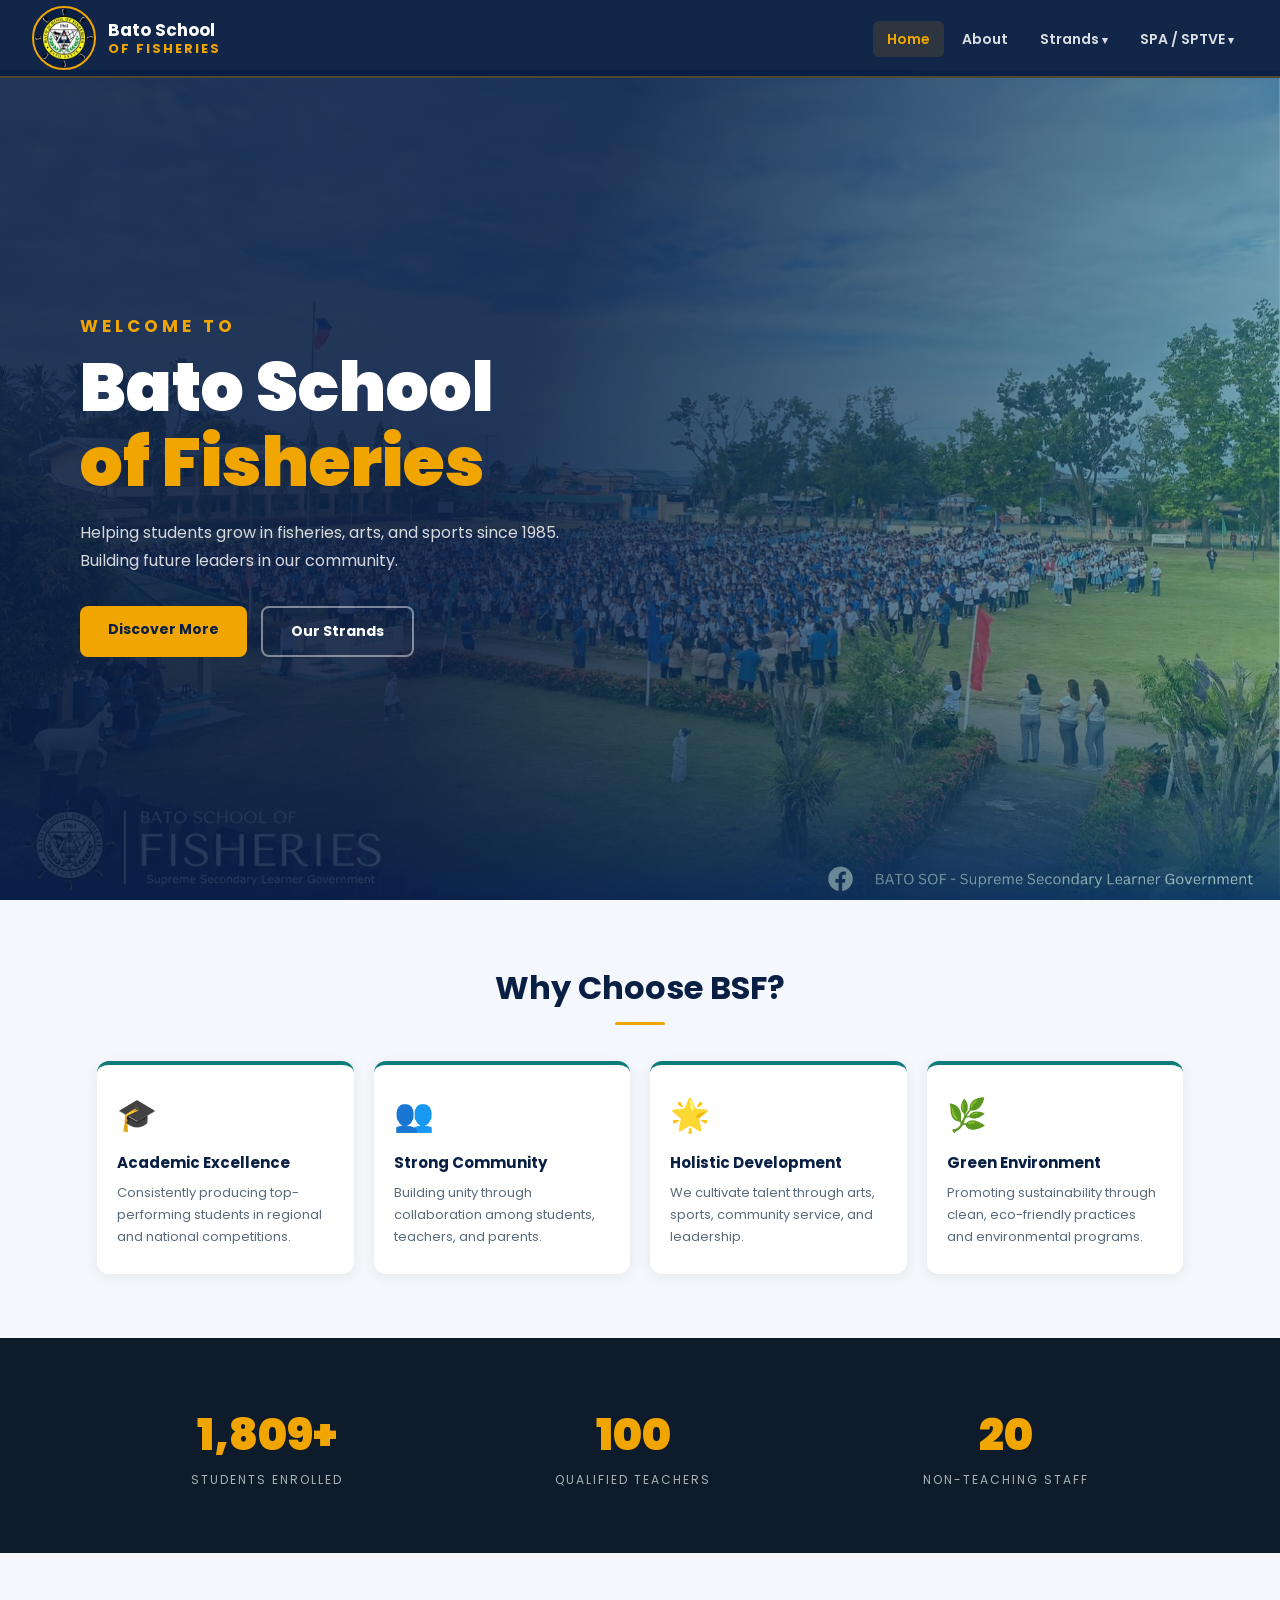
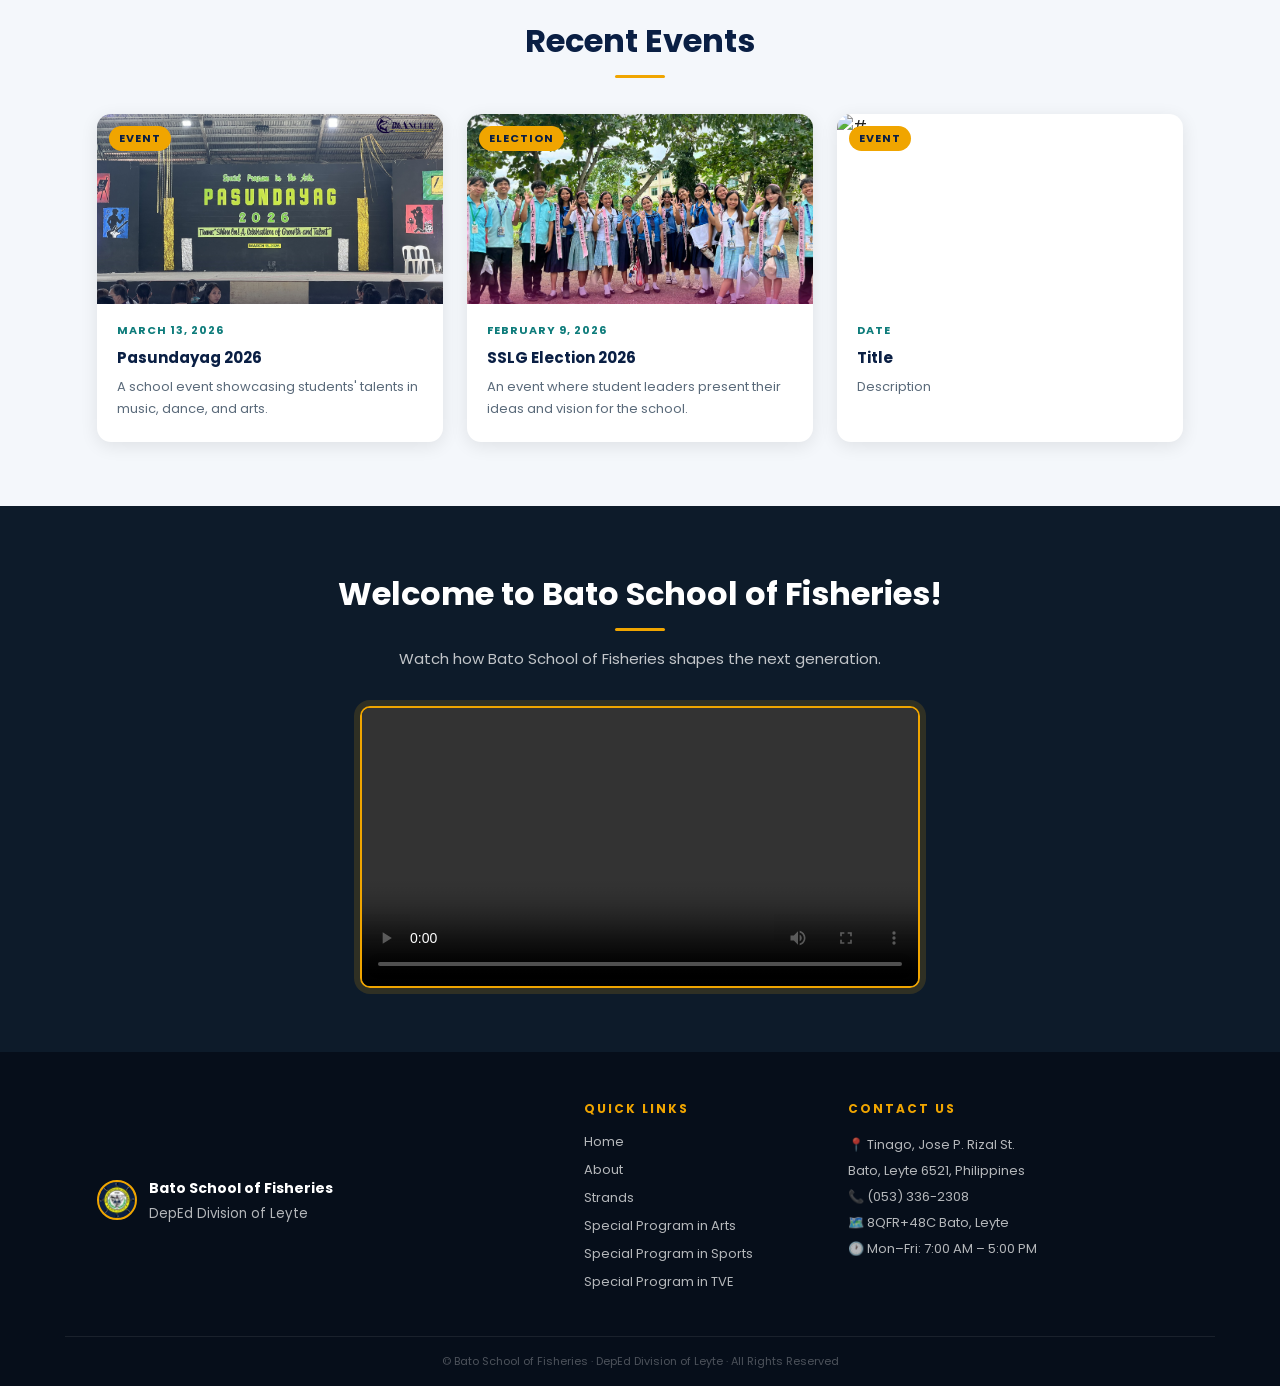
==== commit 5b13e4fc: "Adding below" ====
--- a/index.html
+++ b/index.html
@@ -142,6 +142,7 @@
       <div class="video-wrapper">
         <video controls>
           <source src="Videos/BSOF intro.mp4" type="video/mp4">
+          Your browser does not support the video tag.
         </video>
       </div>
     </div>
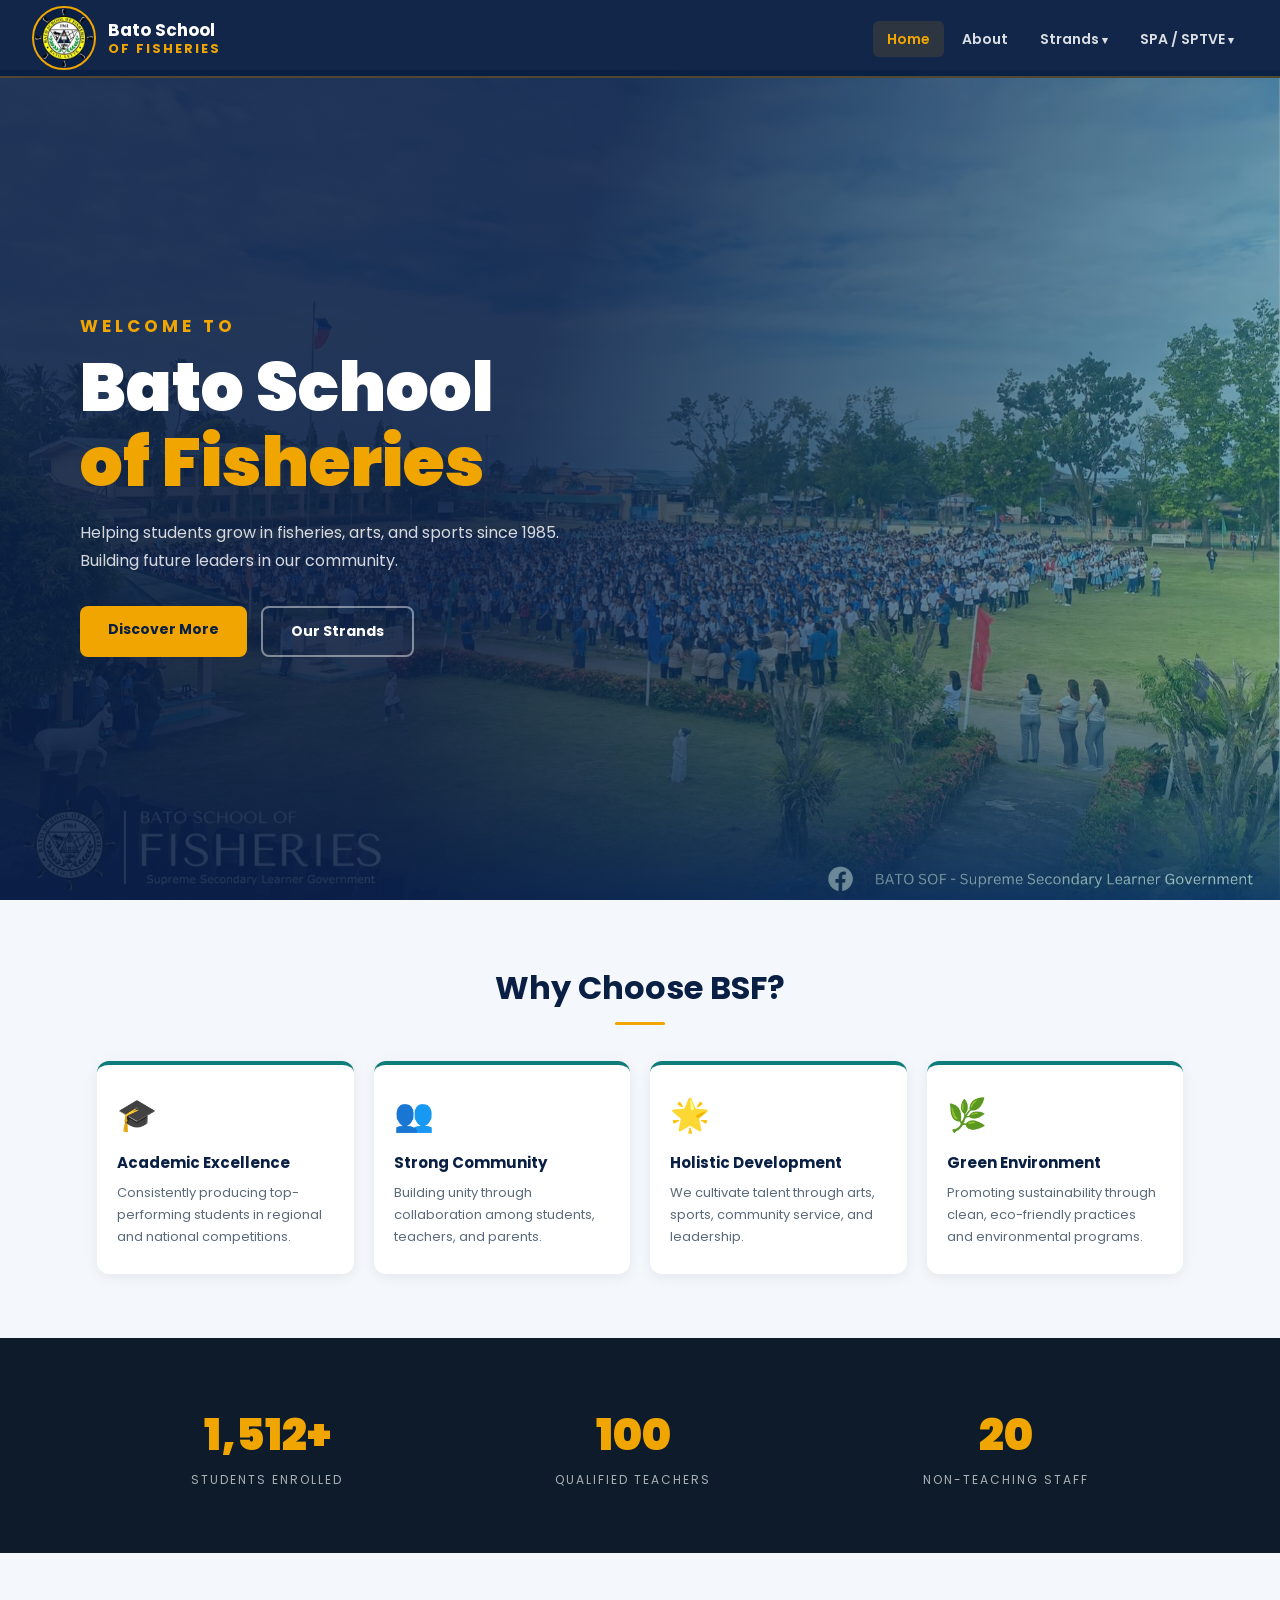
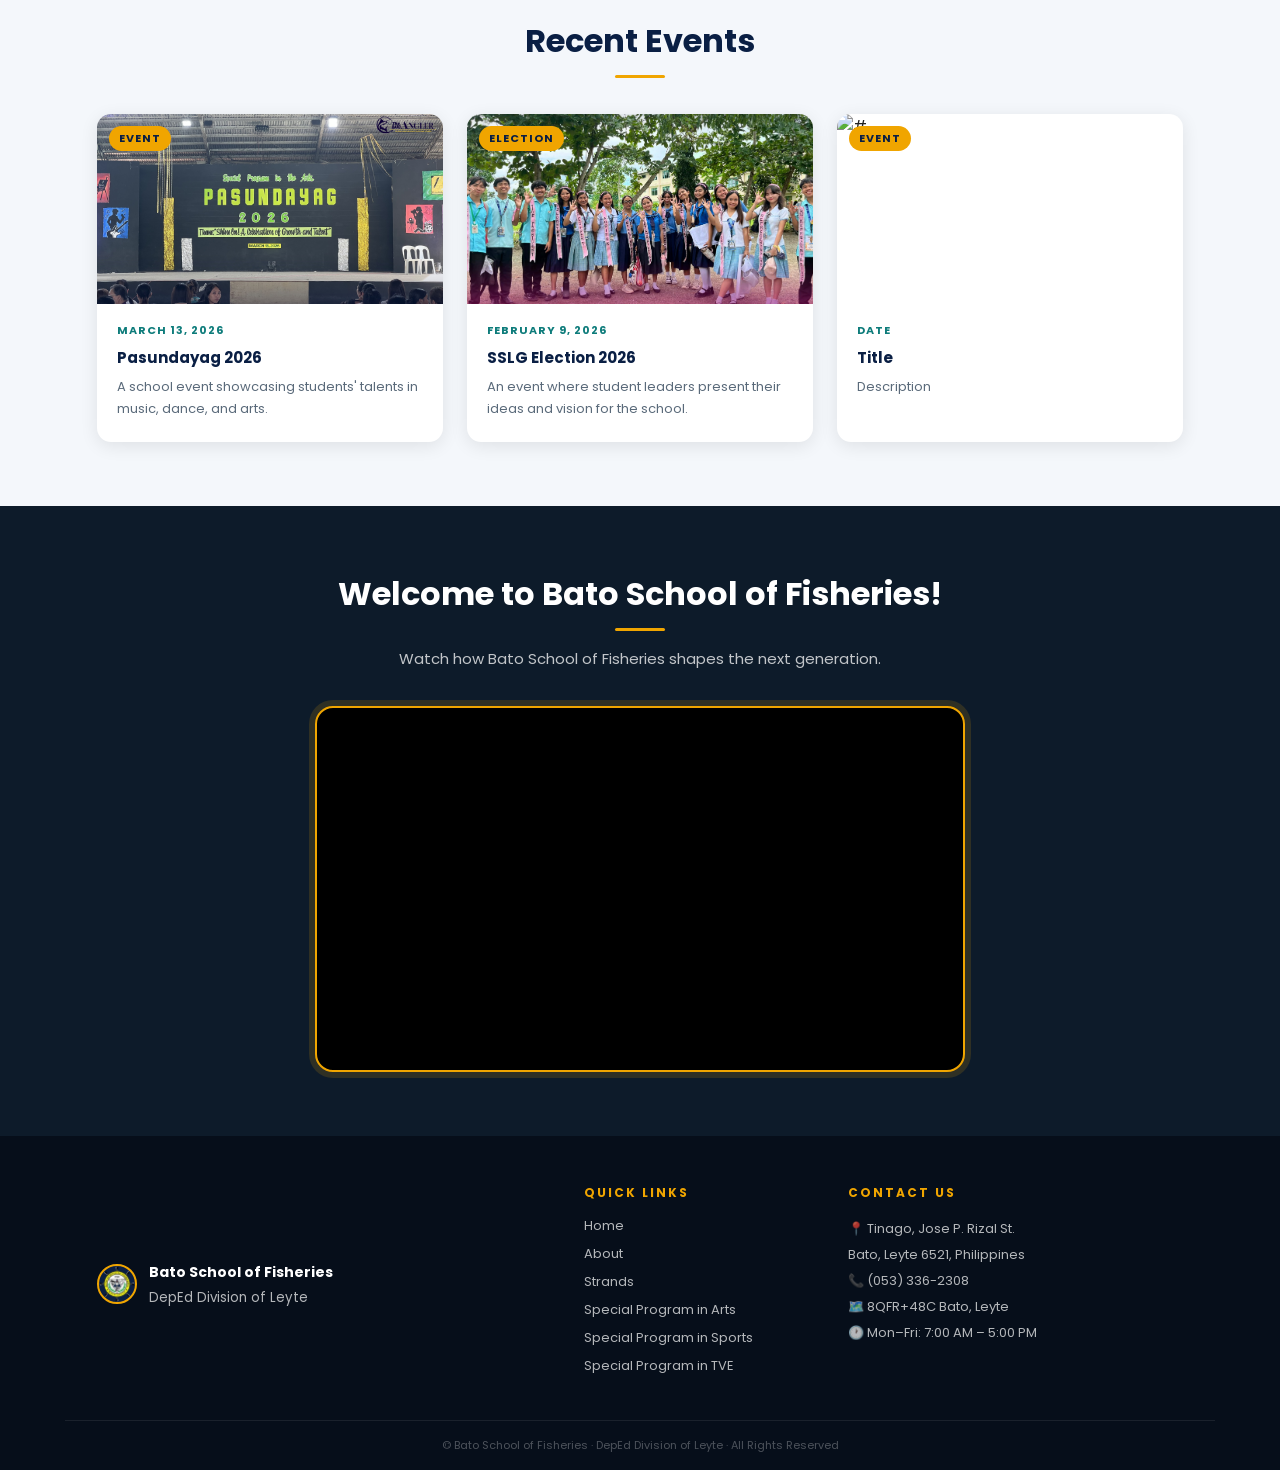
==== commit 4f0fa951: "Changes in BSOF introduction" ====
--- a/index.html
+++ b/index.html
@@ -140,10 +140,13 @@
         Watch how Bato School of Fisheries shapes the next generation.
       </p>
       <div class="video-wrapper">
-        <video controls>
-          <source src="Videos/BSOF intro.mp4" type="video/mp4">
-          Your browser does not support the video tag.
-        </video>
+        <iframe
+          src="https://www.youtube.com/embed/zSPJMoR3WU4"
+          title="Bato School of Fisheries Video"
+          frameborder="0"
+          allow="accelerometer; autoplay; clipboard-write; encrypted-media; gyroscope; picture-in-picture"
+          allowfullscreen>
+        </iframe>
       </div>
     </div>
   </section>
--- a/style.css
+++ b/style.css
@@ -437,18 +437,33 @@
 .h-item p  { font-size: 13px; color: var(--gray); line-height: 1.7; }
 
 
-/* ── VIDEO WRAPPER ── */
+/* ── VIDEO WRAPPER (FIXED & IMPROVED) ── */
 .video-wrapper {
-  max-width: 560px;
+  position: relative;
+  width: 100%;
+  max-width: 650px;
   margin: 0 auto;
+  aspect-ratio: 16 / 9;
   border: 2px solid var(--gold);
-  border-radius: 10px;
+  border-radius: 18px;
   overflow: hidden;
+  background: #000;
   box-shadow: 0 0 0 6px rgba(240, 165, 0, 0.15);
-  transition: box-shadow 0.3s ease;
-}
-.video-wrapper:hover { box-shadow: 0 0 0 8px rgba(240, 165, 0, 0.25); }
-.video-wrapper video { width: 100%; display: block; }
+  transition: box-shadow 0.3s ease, transform 0.3s ease;
+}
+
+.video-wrapper:hover {
+  box-shadow: 0 0 0 10px rgba(240, 165, 0, 0.25);
+  transform: scale(1.01);
+}
+
+.video-wrapper iframe,
+.video-wrapper video {
+  width: 100%;
+  height: 100%;
+  display: block;
+  border: none;
+}
 
 
 /* ── FOOTER ── */
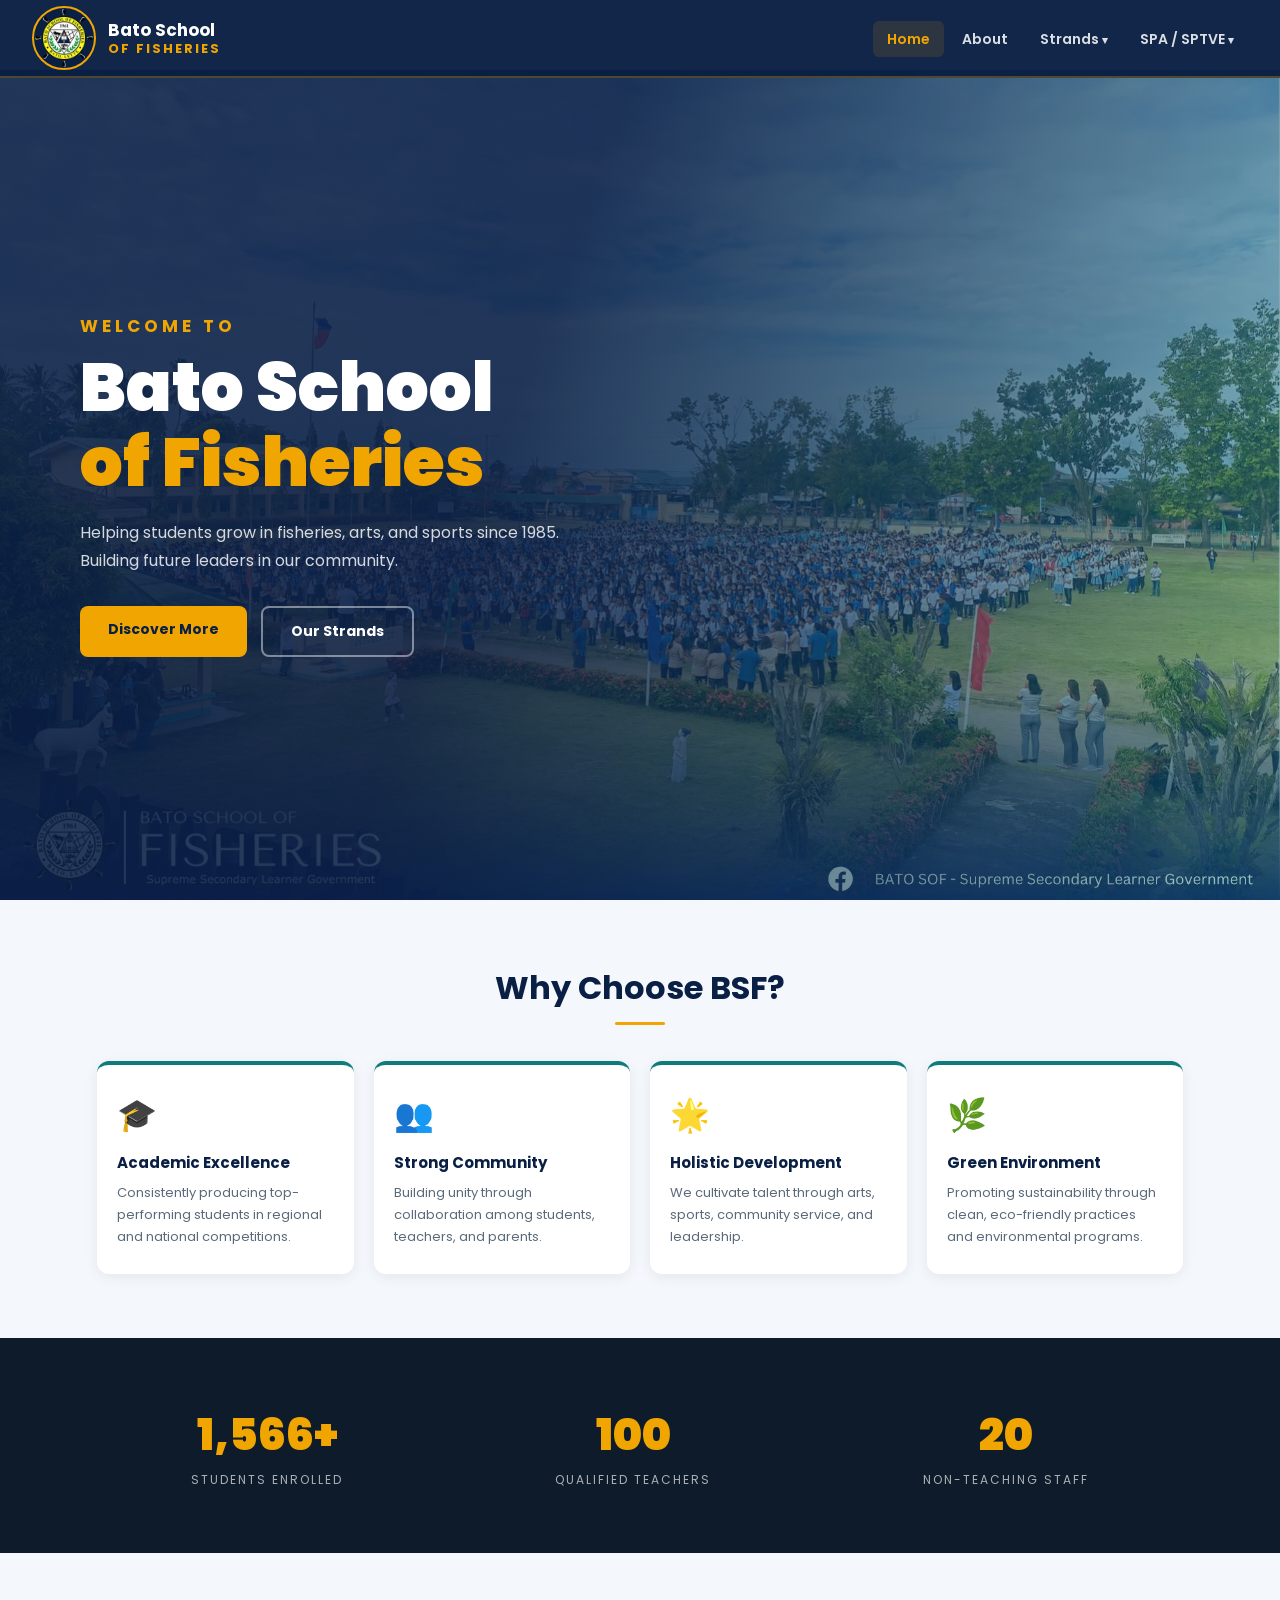
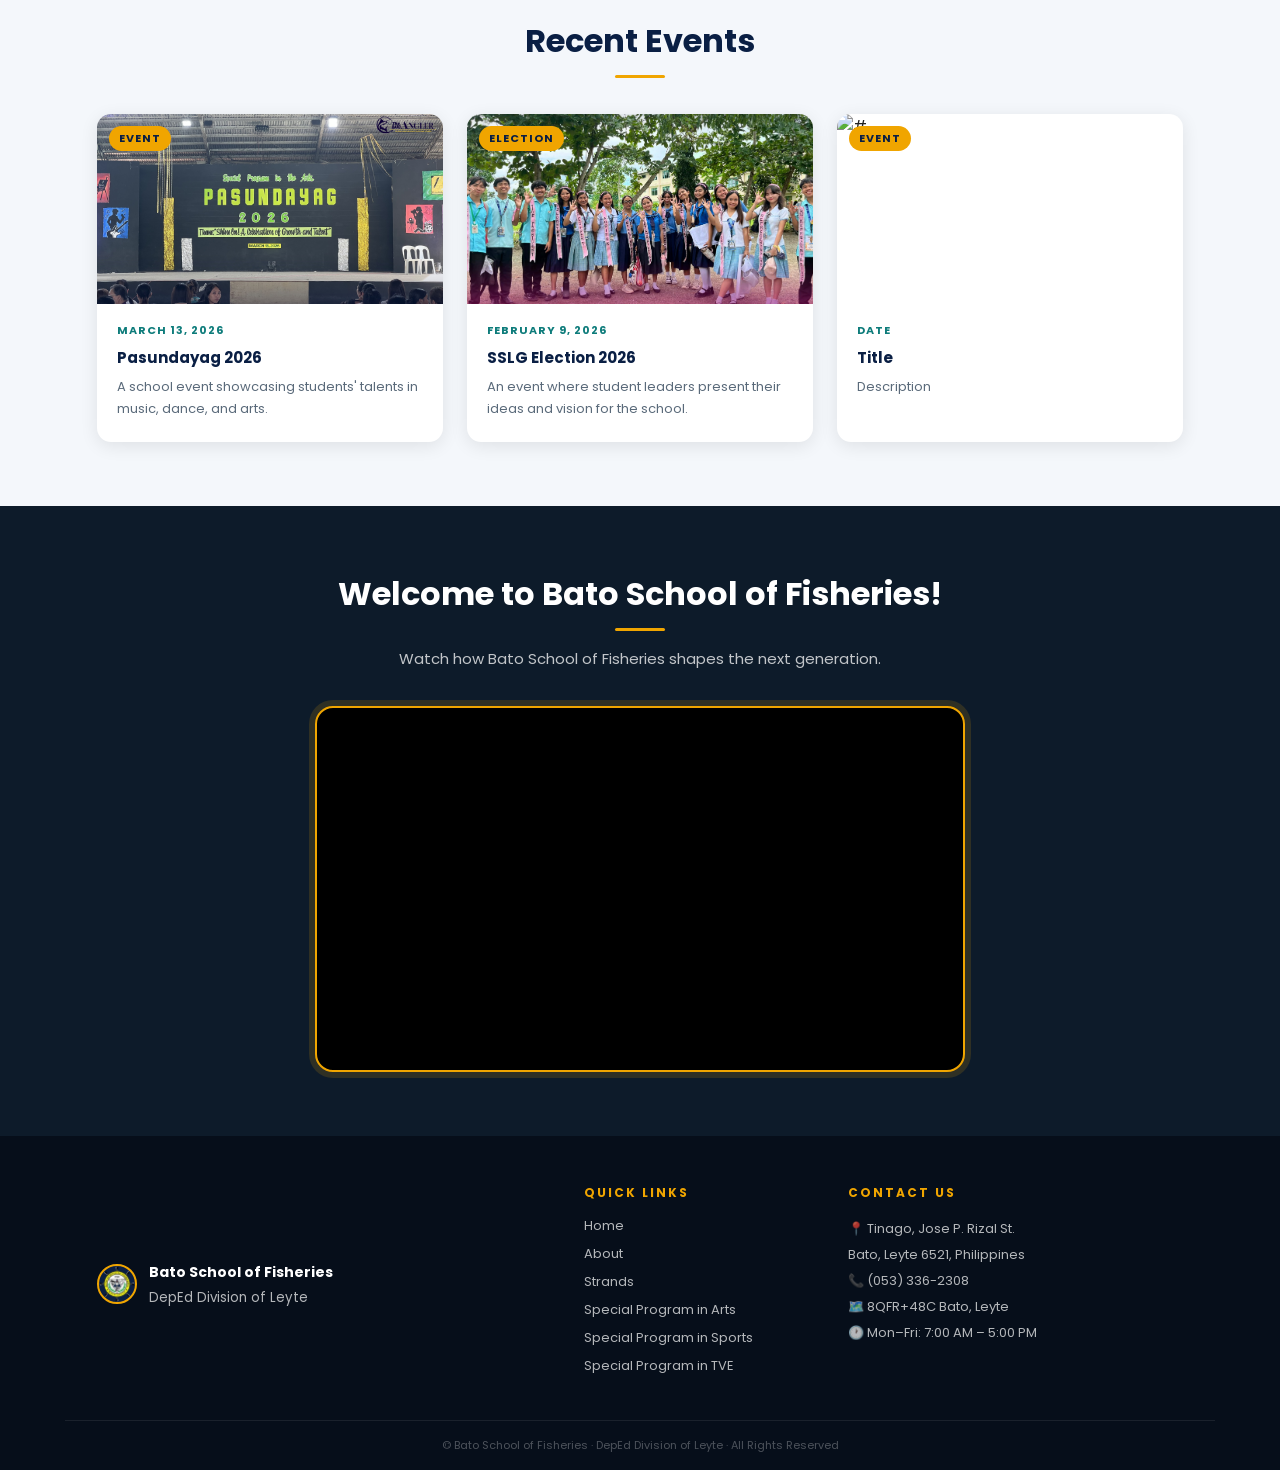
==== commit 70c71dcc: "Changes on <a> tag" ====
--- a/index.html
+++ b/index.html
@@ -22,33 +22,33 @@
     <li><a href="index.html">Home</a></li>
     <li><a href="about.html">About</a></li>
     <li class="dropdown">
-      <a href="strands.html" class="spa-btn">Strands</a>
+      <a href="Strands.html" class="spa-btn">Strands</a>
       <div class="dropdown-box">
         <span class="dropdown-label">Academic Track</span>
-        <a href="strands.html?tab=academic#humss">🎓 HUMSS &amp; Comm Arts</a>
-        <a href="strands.html?tab=academic#abm">💼 Business &amp; Entrep</a>
-        <a href="strands.html?tab=academic#stem">🔬 STEM</a>
+        <a href="Strands.html?tab=academic#humss">🎓 HUMSS &amp; Comm Arts</a>
+        <a href="Strands.html?tab=academic#abm">💼 Business &amp; Entrep</a>
+        <a href="Strands.html?tab=academic#stem">🔬 STEM</a>
         <hr class="dropdown-divider">
         <span class="dropdown-label">Tech-Vocational Track</span>
-        <a href="strands.html?tab=techpro#agriculture-fishery">🐟 Agriculture &amp; Fishery</a>
-        <a href="strands.html?tab=techpro#family-consumer">🏠 Family &amp; Consumer Sci</a>
-        <a href="strands.html?tab=techpro#industrial-arts">🛠️ Industrial Arts</a>
+        <a href="Strands.html?tab=techpro#agriculture-fishery">🐟 Agriculture &amp; Fishery</a>
+        <a href="Strands.html?tab=techpro#family-consumer">🏠 Family &amp; Consumer Sci</a>
+        <a href="Strands.html?tab=techpro#industrial-arts">🛠️ Industrial Arts</a>
         <hr class="dropdown-divider">
         <span class="dropdown-label">Alternative Learning</span>
-        <a href="strands.html?tab=als#als-block">📋 ALS</a>
+        <a href="Strands.html?tab=als#als-block">📋 ALS</a>
       </div>
     </li>
     <li class="dropdown">
       <a href="#" class="spa-btn">SPA / SPTVE</a>
       <div class="dropdown-box">
         <span class="dropdown-label">Special Program in Arts</span>
-        <a href="arts.html">Special Program in Arts</a>
+        <a href="Arts.html">Special Program in Arts</a>
         <hr class="dropdown-divider">
         <span class="dropdown-label">Special Program in Sports</span>
-        <a href="sports.html">Special Program in Sports</a>
+        <a href="Sports.html">Special Program in Sports</a>
         <hr class="dropdown-divider">
         <span class="dropdown-label">Technical-Vocational</span>
-        <a href="sptve.html">Special Program in TVE</a>
+        <a href="SPTVE.html">Special Program in TVE</a>
       </div>
     </li>
   </ul>
@@ -67,7 +67,7 @@
       <p class="hero-desc">Helping students grow in fisheries, arts, and sports since 1985. Building future leaders in our community.</p>
       <div class="hero-btns">
         <a href="about.html" class="btn-gold">Discover More</a>
-        <a href="strands.html" class="btn-outline">Our Strands</a>
+        <a href="Strands.html" class="btn-outline">Our Strands</a>
       </div>
     </div>
   </section>
@@ -165,10 +165,10 @@
       <h4>Quick Links</h4>
       <a href="index.html">Home</a>
       <a href="about.html">About</a>
-      <a href="strands.html">Strands</a>
-      <a href="arts.html">Special Program in Arts</a>
-      <a href="sports.html">Special Program in Sports</a>
-      <a href="sptve.html">Special Program in TVE</a>
+      <a href="Strands.html">Strands</a>
+      <a href="Arts.html">Special Program in Arts</a>
+      <a href="Sports.html">Special Program in Sports</a>
+      <a href="SPTVE.html">Special Program in TVE</a>
     </div>
     <div class="footer-col">
       <h4>Contact Us</h4>
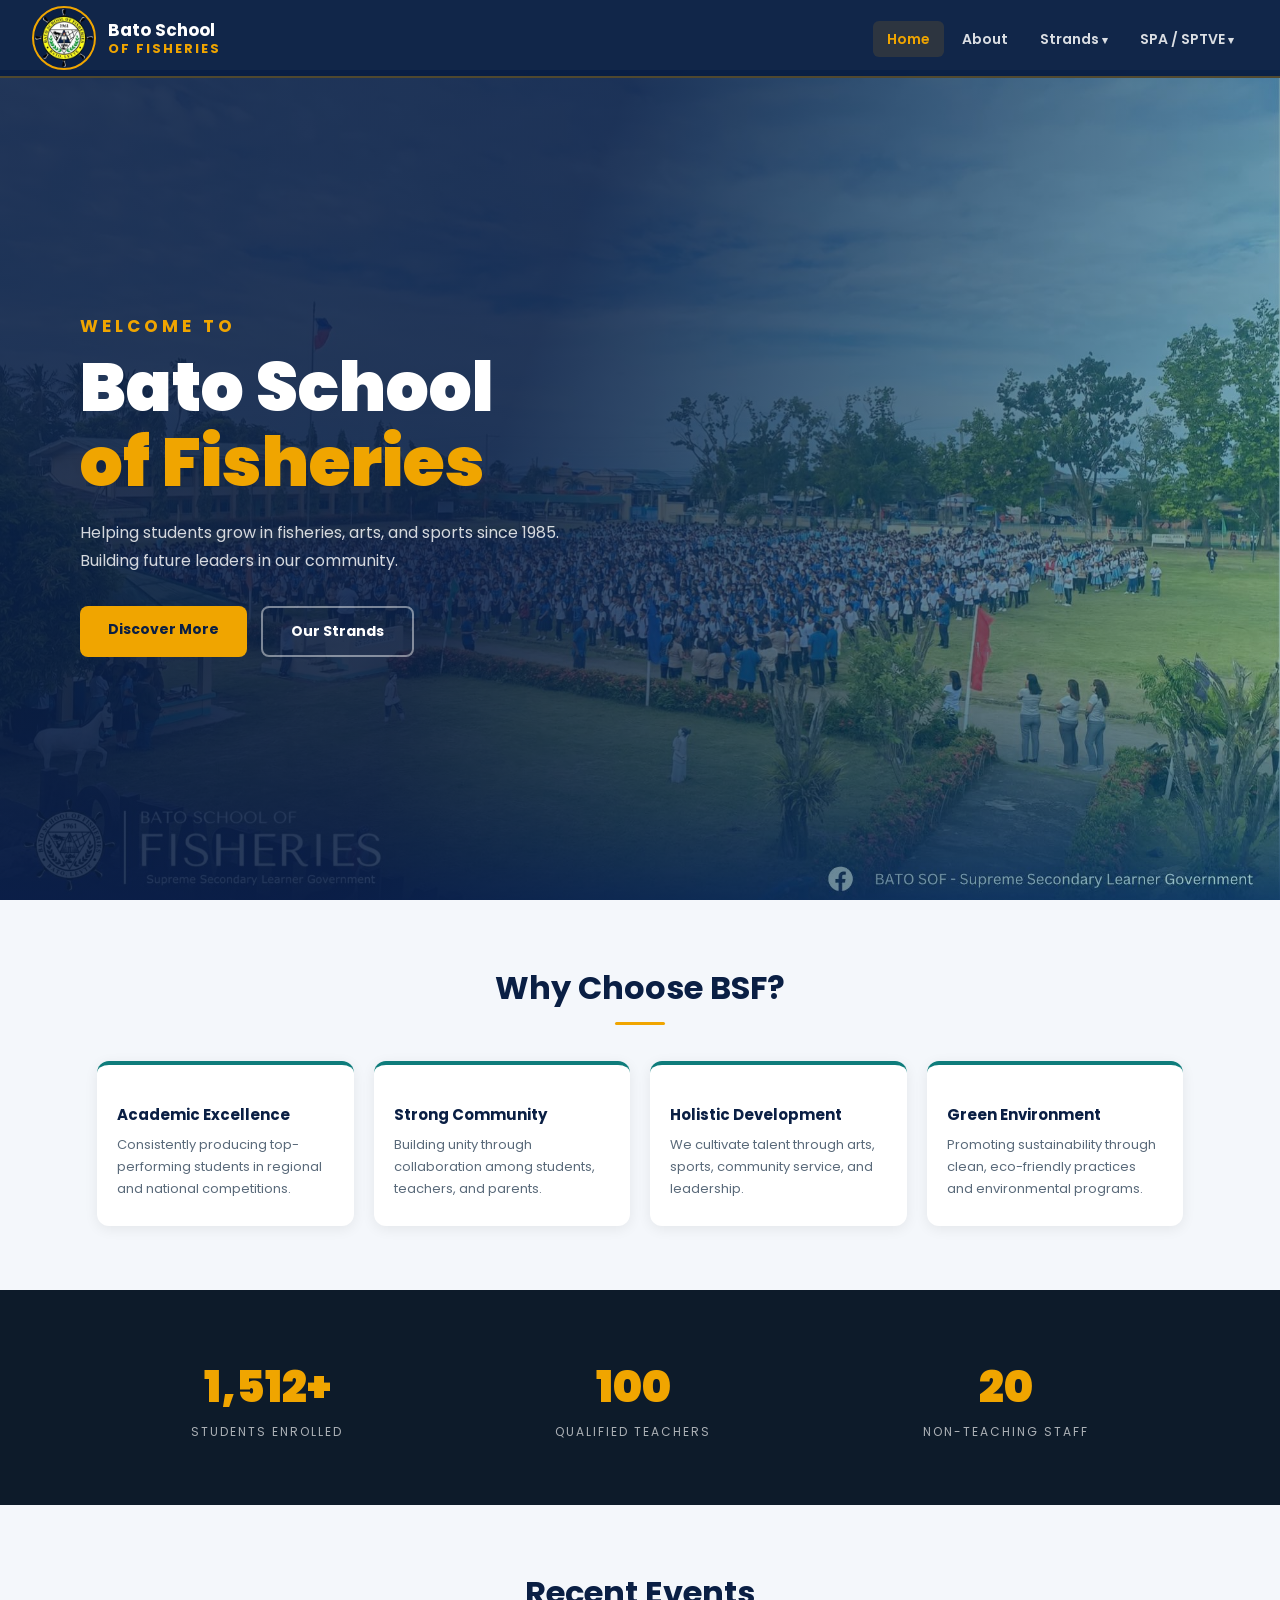
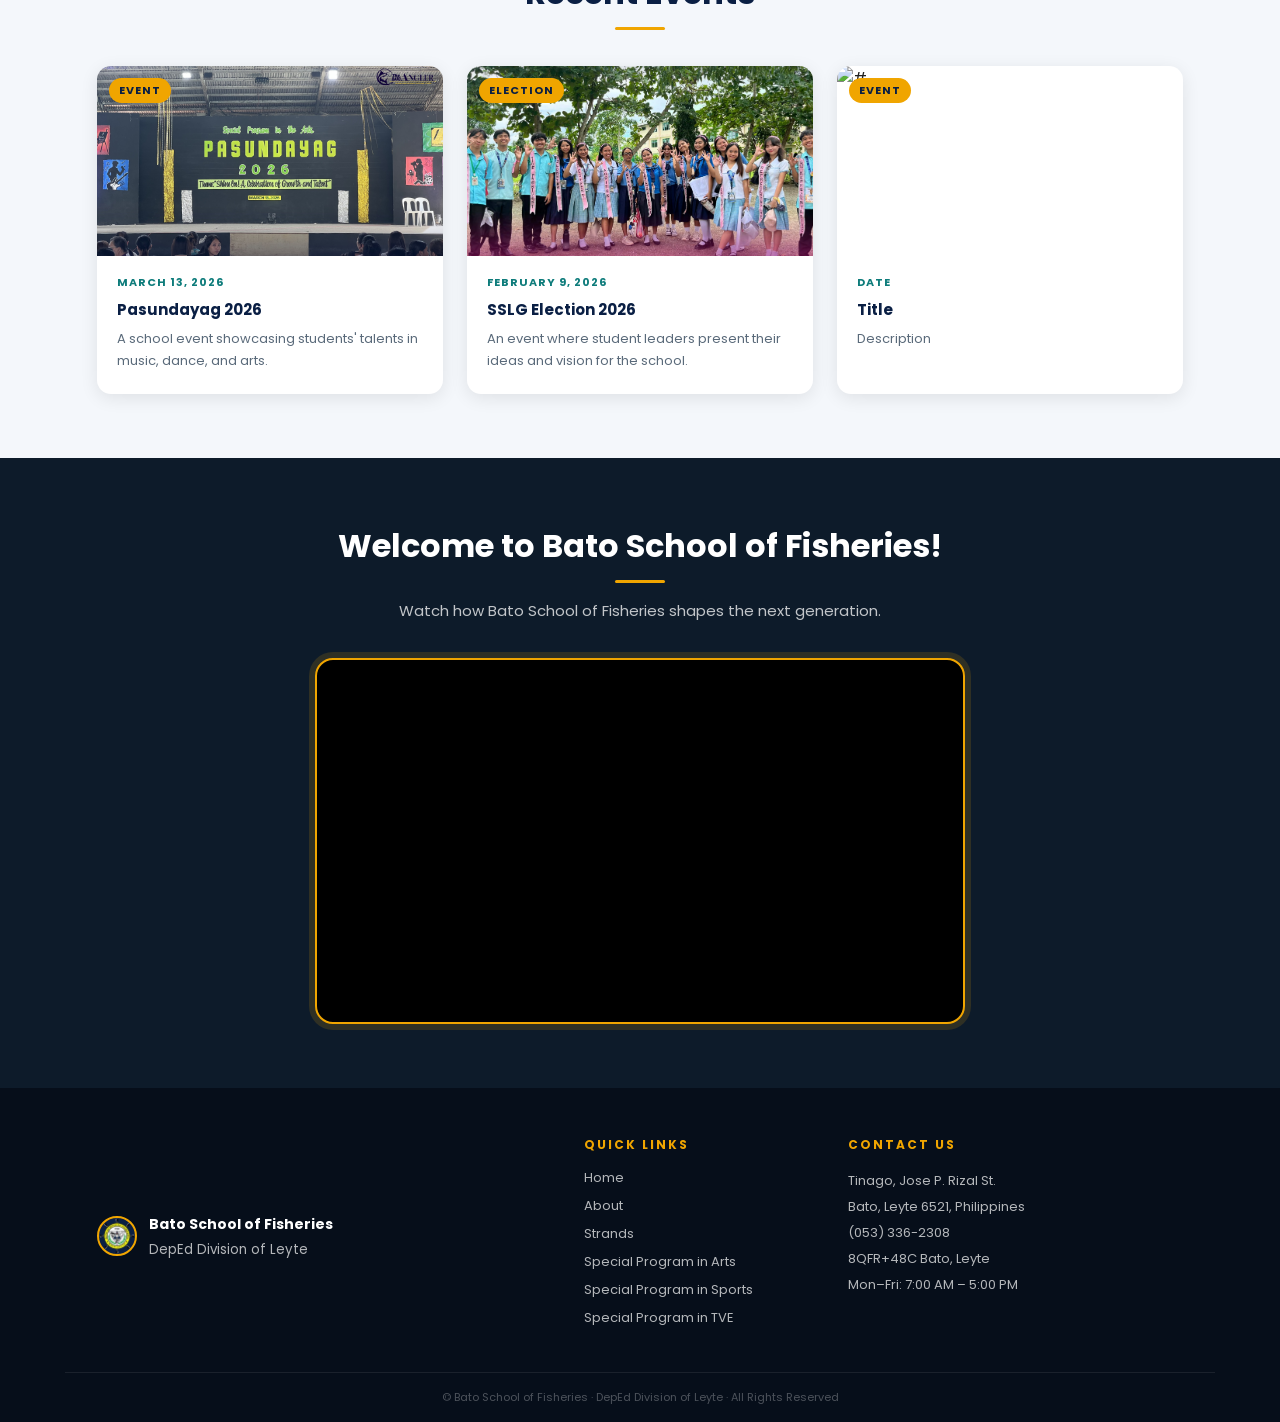
==== commit 172e4a31: "Removing emojis to every file" ====
--- a/index.html
+++ b/index.html
@@ -25,17 +25,17 @@
       <a href="Strands.html" class="spa-btn">Strands</a>
       <div class="dropdown-box">
         <span class="dropdown-label">Academic Track</span>
-        <a href="Strands.html?tab=academic#humss">🎓 HUMSS &amp; Comm Arts</a>
-        <a href="Strands.html?tab=academic#abm">💼 Business &amp; Entrep</a>
-        <a href="Strands.html?tab=academic#stem">🔬 STEM</a>
+        <a href="Strands.html?tab=academic#humss"> HUMSS &amp; Comm Arts</a>
+        <a href="Strands.html?tab=academic#abm"> Business &amp; Entrep</a>
+        <a href="Strands.html?tab=academic#stem"> STEM</a>
         <hr class="dropdown-divider">
         <span class="dropdown-label">Tech-Vocational Track</span>
-        <a href="Strands.html?tab=techpro#agriculture-fishery">🐟 Agriculture &amp; Fishery</a>
-        <a href="Strands.html?tab=techpro#family-consumer">🏠 Family &amp; Consumer Sci</a>
-        <a href="Strands.html?tab=techpro#industrial-arts">🛠️ Industrial Arts</a>
+        <a href="Strands.html?tab=techpro#agriculture-fishery"> Agriculture &amp; Fishery</a>
+        <a href="Strands.html?tab=techpro#family-consumer"> Family &amp; Consumer Sci</a>
+        <a href="Strands.html?tab=techpro#industrial-arts"> Industrial Arts</a>
         <hr class="dropdown-divider">
         <span class="dropdown-label">Alternative Learning</span>
-        <a href="Strands.html?tab=als#als-block">📋 ALS</a>
+        <a href="Strands.html?tab=als#als-block"> ALS</a>
       </div>
     </li>
     <li class="dropdown">
@@ -76,10 +76,10 @@
     <div class="container">
       <h2 class="sec-title">Why Choose BSF?</h2>
       <div class="cards">
-        <div class="card reveal-card"><div class="card-icon">🎓</div><h3>Academic Excellence</h3><p>Consistently producing top-performing students in regional and national competitions.</p></div>
-        <div class="card reveal-card"><div class="card-icon">👥</div><h3>Strong Community</h3><p>Building unity through collaboration among students, teachers, and parents.</p></div>
-        <div class="card reveal-card"><div class="card-icon">🌟</div><h3>Holistic Development</h3><p>We cultivate talent through arts, sports, community service, and leadership.</p></div>
-        <div class="card reveal-card"><div class="card-icon">🌿</div><h3>Green Environment</h3><p>Promoting sustainability through clean, eco-friendly practices and environmental programs.</p></div>
+        <div class="card reveal-card"><div class="card-icon"></div><h3>Academic Excellence</h3><p>Consistently producing top-performing students in regional and national competitions.</p></div>
+        <div class="card reveal-card"><div class="card-icon"></div><h3>Strong Community</h3><p>Building unity through collaboration among students, teachers, and parents.</p></div>
+        <div class="card reveal-card"><div class="card-icon"></div><h3>Holistic Development</h3><p>We cultivate talent through arts, sports, community service, and leadership.</p></div>
+        <div class="card reveal-card"><div class="card-icon"></div><h3>Green Environment</h3><p>Promoting sustainability through clean, eco-friendly practices and environmental programs.</p></div>
       </div>
     </div>
   </section>
@@ -172,7 +172,7 @@
     </div>
     <div class="footer-col">
       <h4>Contact Us</h4>
-      <p>📍 Tinago, Jose P. Rizal St.<br>Bato, Leyte 6521, Philippines<br>📞 (053) 336-2308<br>🗺️ 8QFR+48C Bato, Leyte<br>🕐 Mon–Fri: 7:00 AM – 5:00 PM</p>
+      <p> Tinago, Jose P. Rizal St.<br>Bato, Leyte 6521, Philippines<br> (053) 336-2308<br> 8QFR+48C Bato, Leyte<br> Mon–Fri: 7:00 AM – 5:00 PM</p>
     </div>
   </div>
   <div class="footer-bottom">© Bato School of Fisheries · DepEd Division of Leyte · All Rights Reserved</div>
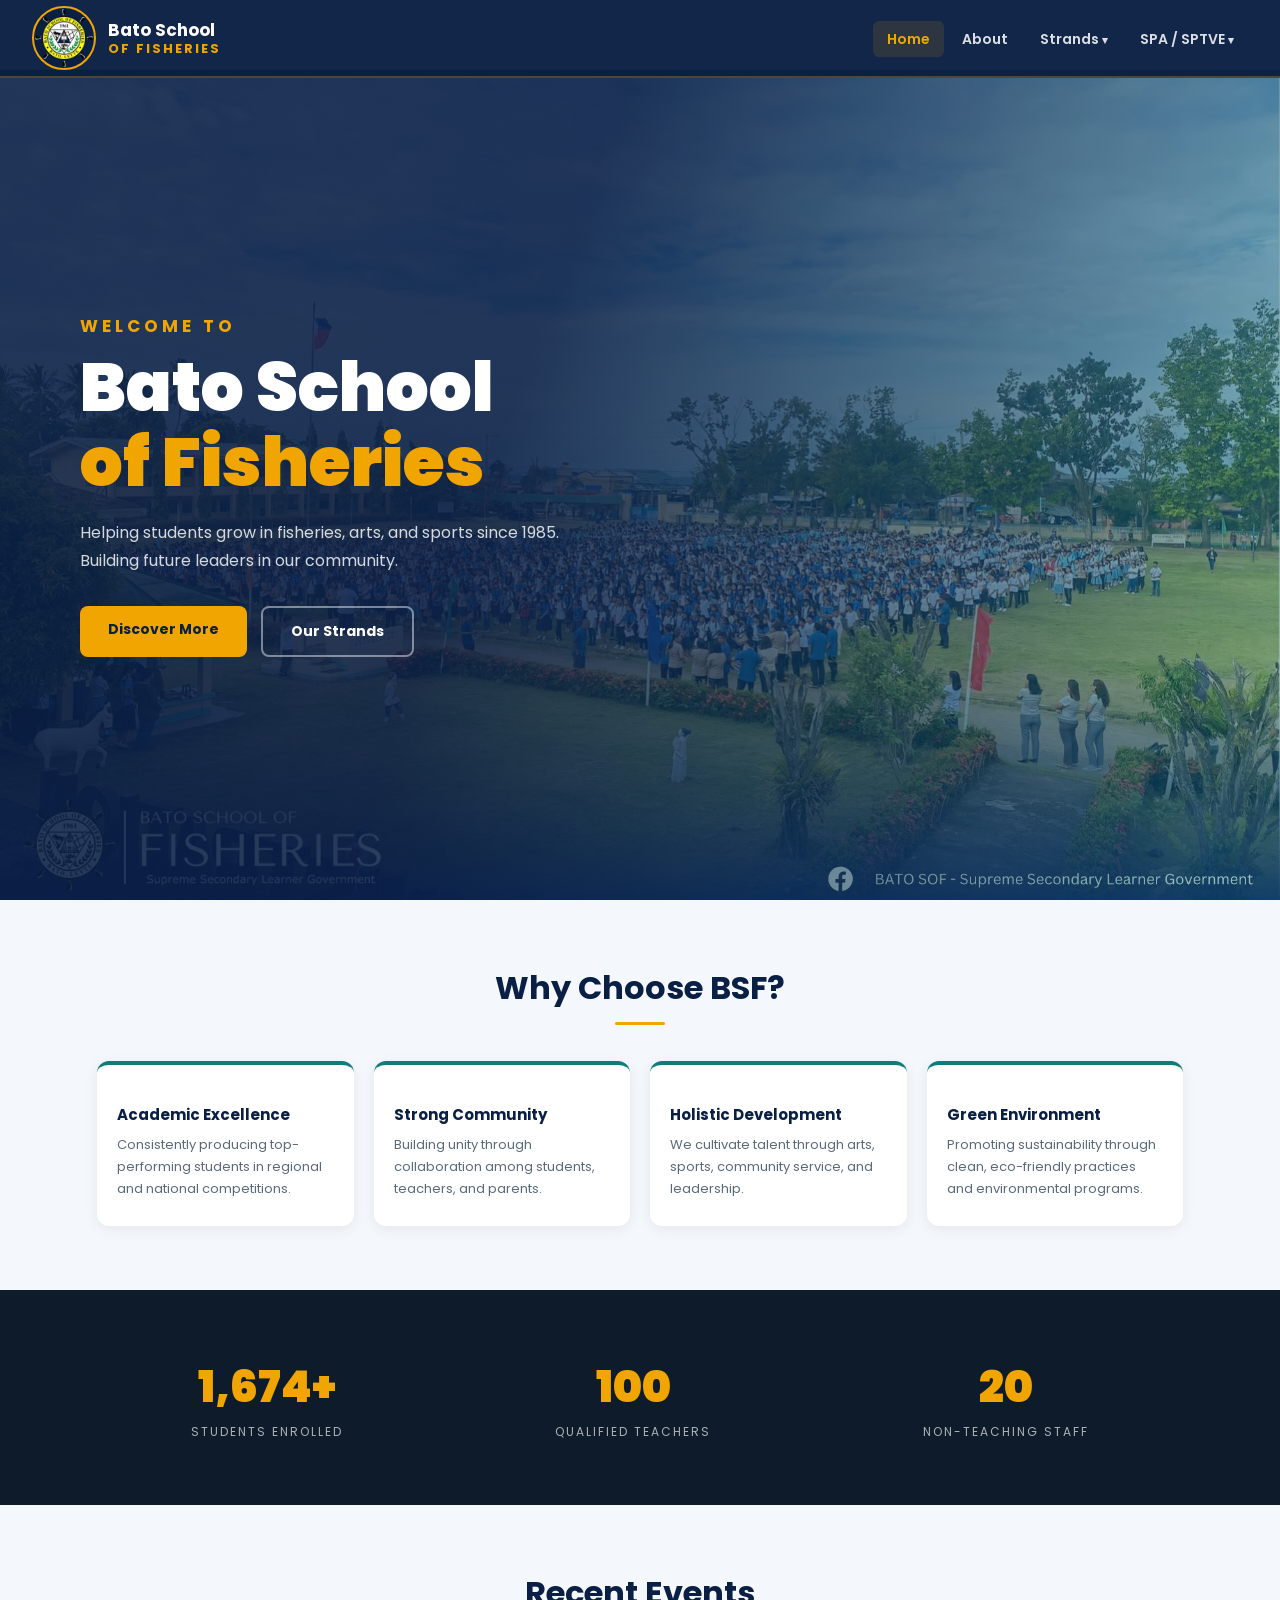
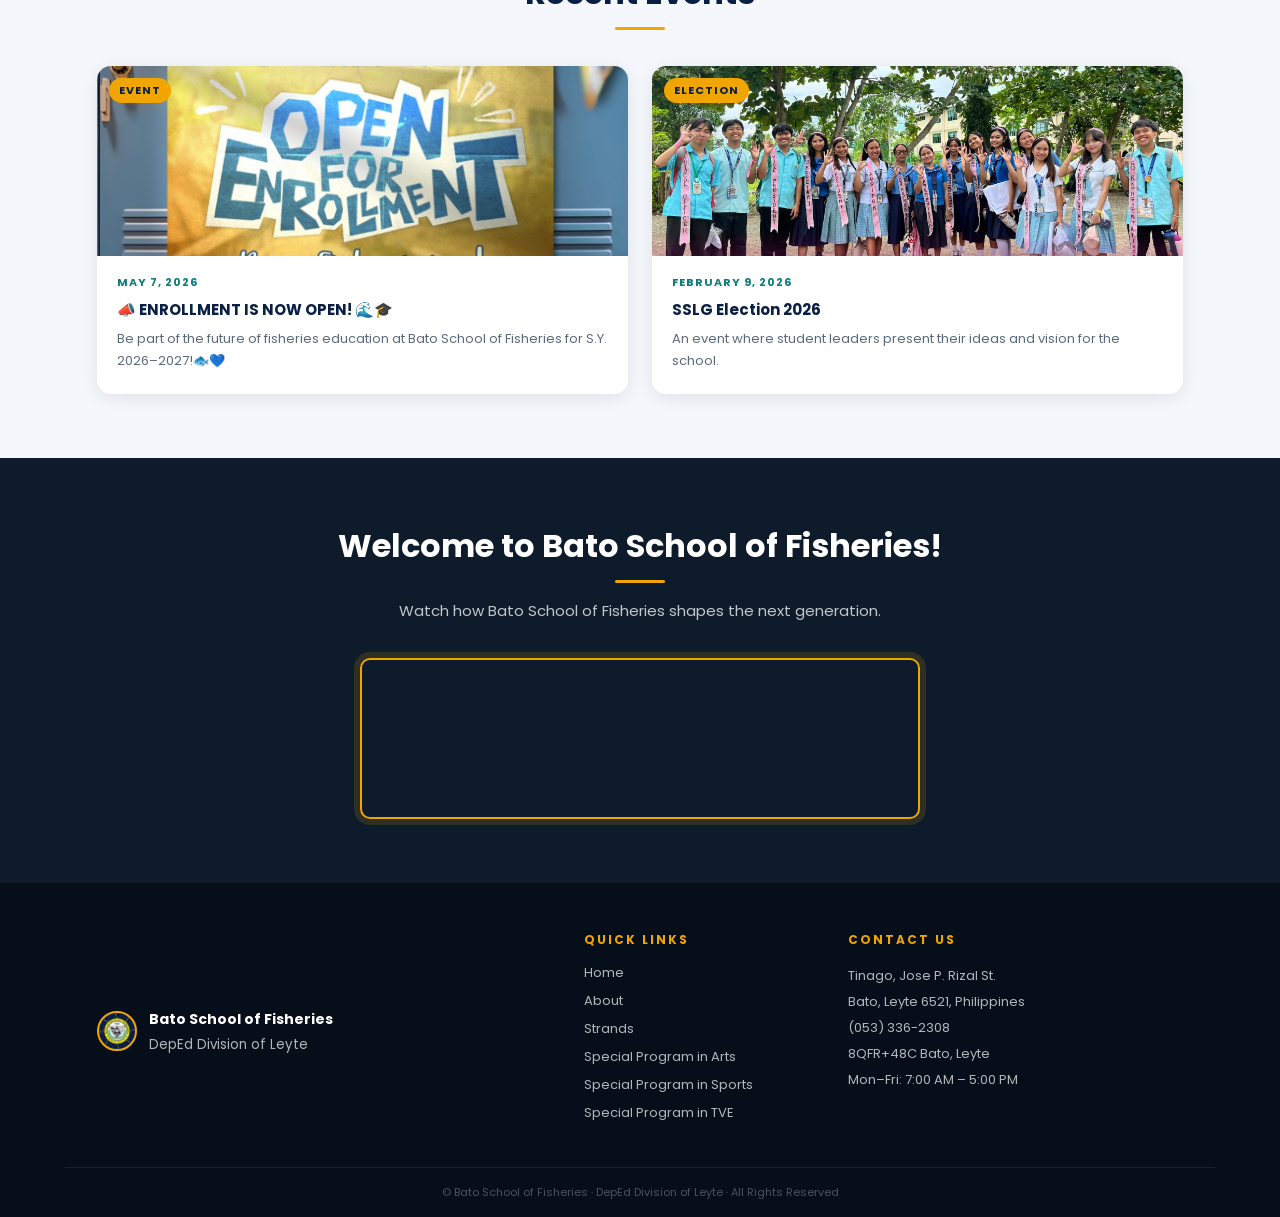
==== commit 7dd9cf9c: "SPTVE Changes" ====
--- a/index.html
+++ b/index.html
@@ -98,13 +98,13 @@
       <div class="announce-grid">
         <div class="announce-card reveal-card">
           <div class="announce-img">
-            <img src="Pictures/Pasundayag.jpg" alt="Pasundayag" />
+            <img src="Pictures/Enrollment.jpg" alt="Pasundayag" />
             <span class="announce-tag">Event</span>
           </div>
           <div class="announce-body">
-            <span class="announce-date">March 13, 2026</span>
-            <h3>Pasundayag 2026</h3>
-            <p>A school event showcasing students' talents in music, dance, and arts.</p>
+            <span class="announce-date">May 7, 2026</span>
+            <h3>📣 ENROLLMENT IS NOW OPEN! 🌊🎓</h3>
+            <p>Be part of the future of fisheries education at Bato School of Fisheries for S.Y. 2026–2027!🐟💙 </p>
           </div>
         </div>
         <div class="announce-card reveal-card">
@@ -118,9 +118,9 @@
             <p>An event where student leaders present their ideas and vision for the school.</p>
           </div>
         </div>
-        <div class="announce-card reveal-card">
+        <div class="announce-card reveal-card" style="display:none;">
           <div class="announce-img">
-            <img src="Pictures/#.jpg" alt="#" />
+            <img src=".jpg" alt="#" />
             <span class="announce-tag">Event</span>
           </div>
           <div class="announce-body">
--- a/style.css
+++ b/style.css
@@ -213,12 +213,12 @@
 .strand-hero { background-image: url('Pictures/.jpg'); }
 .arts-hero   { background-image: url('Pictures/SPABG.jpg'); }
 .sports-hero { background-image: url('Pictures/SPSbg.jpg'); }
-.sptve-hero  { background-image: url('Pictures/SPTVEbg.jpg'); }
+.sptve-hero  { background-image: url('Pictures/SPTVE.BG.jpg'); }
 .arts-hero   .overlay { background: rgba(45,27,78,0.45); }
 .sports-hero .overlay { background: rgba(45,27,78,0.45); }
 .about-hero  .overlay { background: rgba(45,27,78,0.45); }
 .strand-hero .overlay { background: rgba(45,27,78,0.45); }
-.sptve-hero  .overlay { background: linear-gradient(120deg, rgba(10,60,98,0.82) 40%, rgba(14,124,123,0.5)); }
+.sptve-hero  .overlay { background: linear-gradient(120deg, rgba(10,60,98,0.45) 40%, rgba(14,124,123,0.25)); }
 
 
 /* ── SECTIONS ── */
@@ -437,33 +437,18 @@
 .h-item p  { font-size: 13px; color: var(--gray); line-height: 1.7; }
 
 
-/* ── VIDEO WRAPPER (FIXED & IMPROVED) ── */
+/* ── VIDEO WRAPPER ── */
 .video-wrapper {
-  position: relative;
-  width: 100%;
-  max-width: 650px;
+  max-width: 560px;
   margin: 0 auto;
-  aspect-ratio: 16 / 9;
   border: 2px solid var(--gold);
-  border-radius: 18px;
+  border-radius: 10px;
   overflow: hidden;
-  background: #000;
   box-shadow: 0 0 0 6px rgba(240, 165, 0, 0.15);
-  transition: box-shadow 0.3s ease, transform 0.3s ease;
-}
-
-.video-wrapper:hover {
-  box-shadow: 0 0 0 10px rgba(240, 165, 0, 0.25);
-  transform: scale(1.01);
-}
-
-.video-wrapper iframe,
-.video-wrapper video {
-  width: 100%;
-  height: 100%;
-  display: block;
-  border: none;
-}
+  transition: box-shadow 0.3s ease;
+}
+.video-wrapper:hover { box-shadow: 0 0 0 8px rgba(240, 165, 0, 0.25); }
+.video-wrapper video { width: 100%; display: block; }
 
 
 /* ── FOOTER ── */
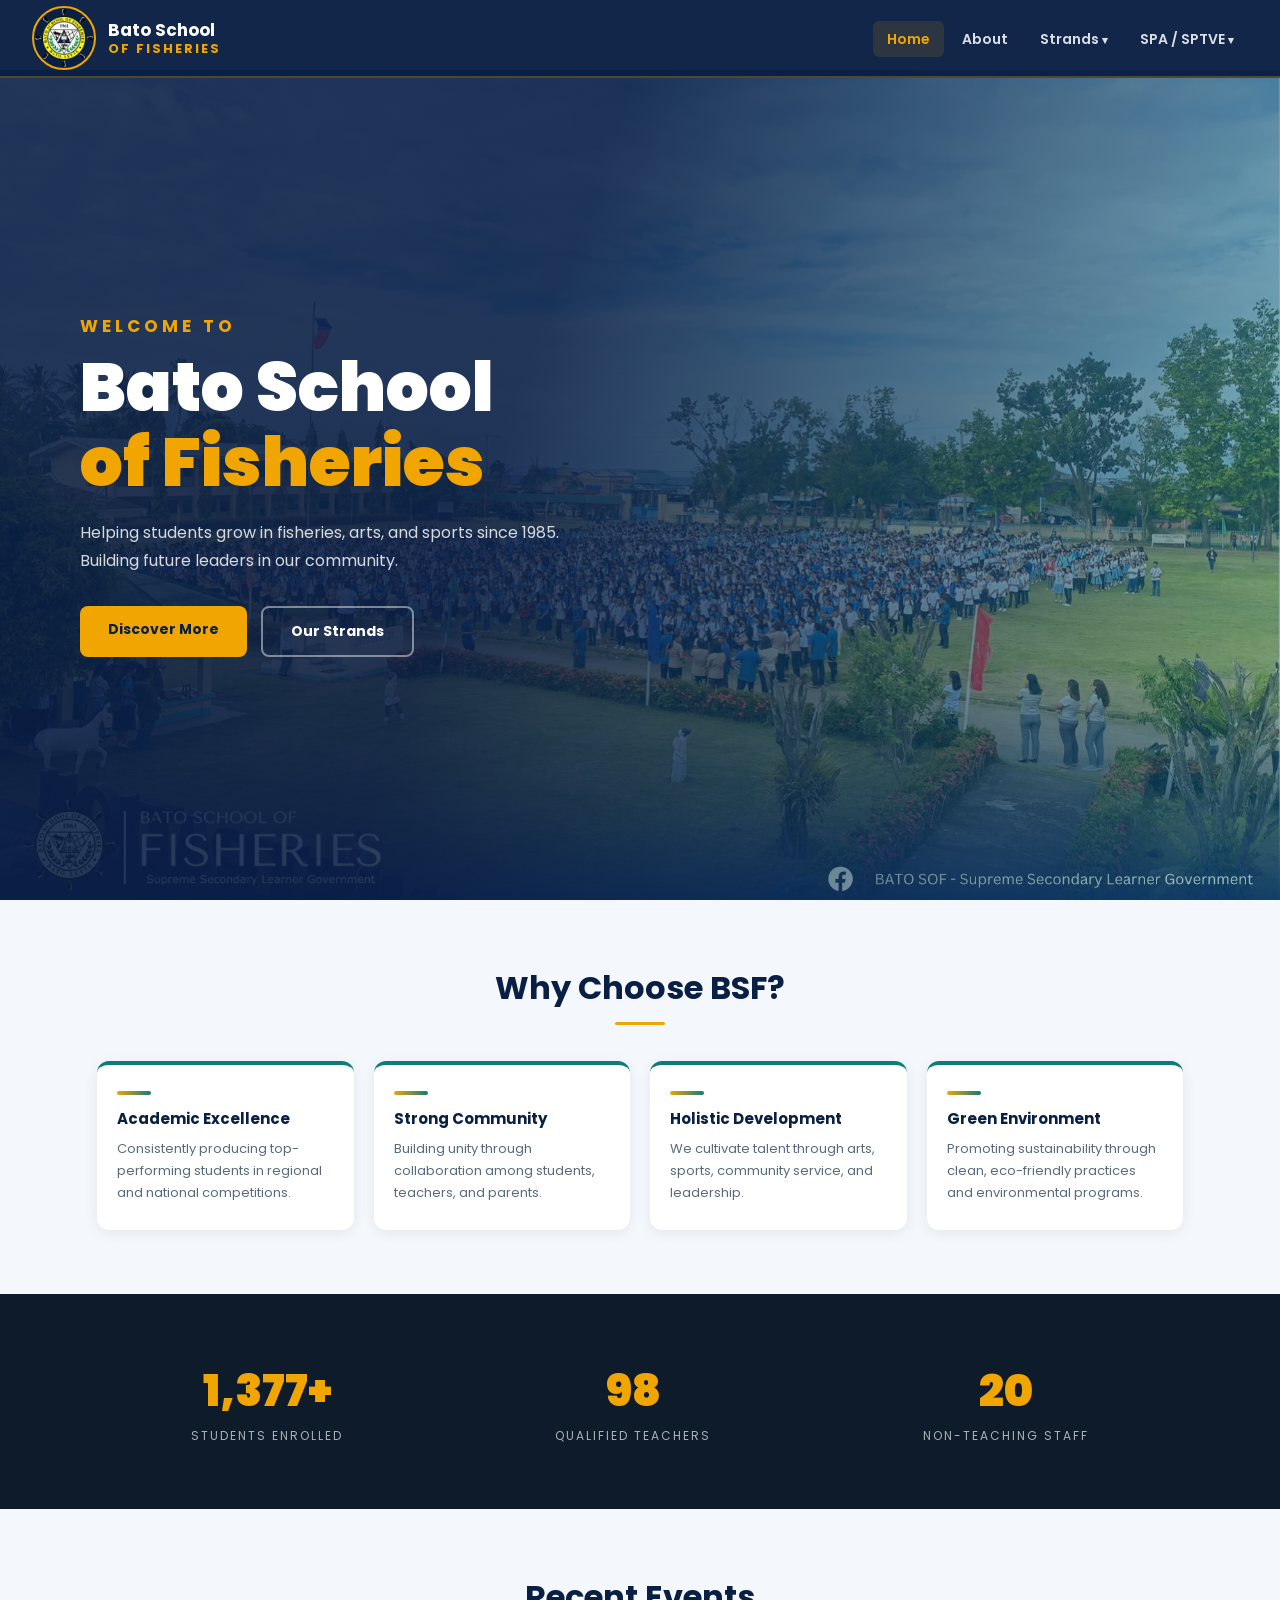
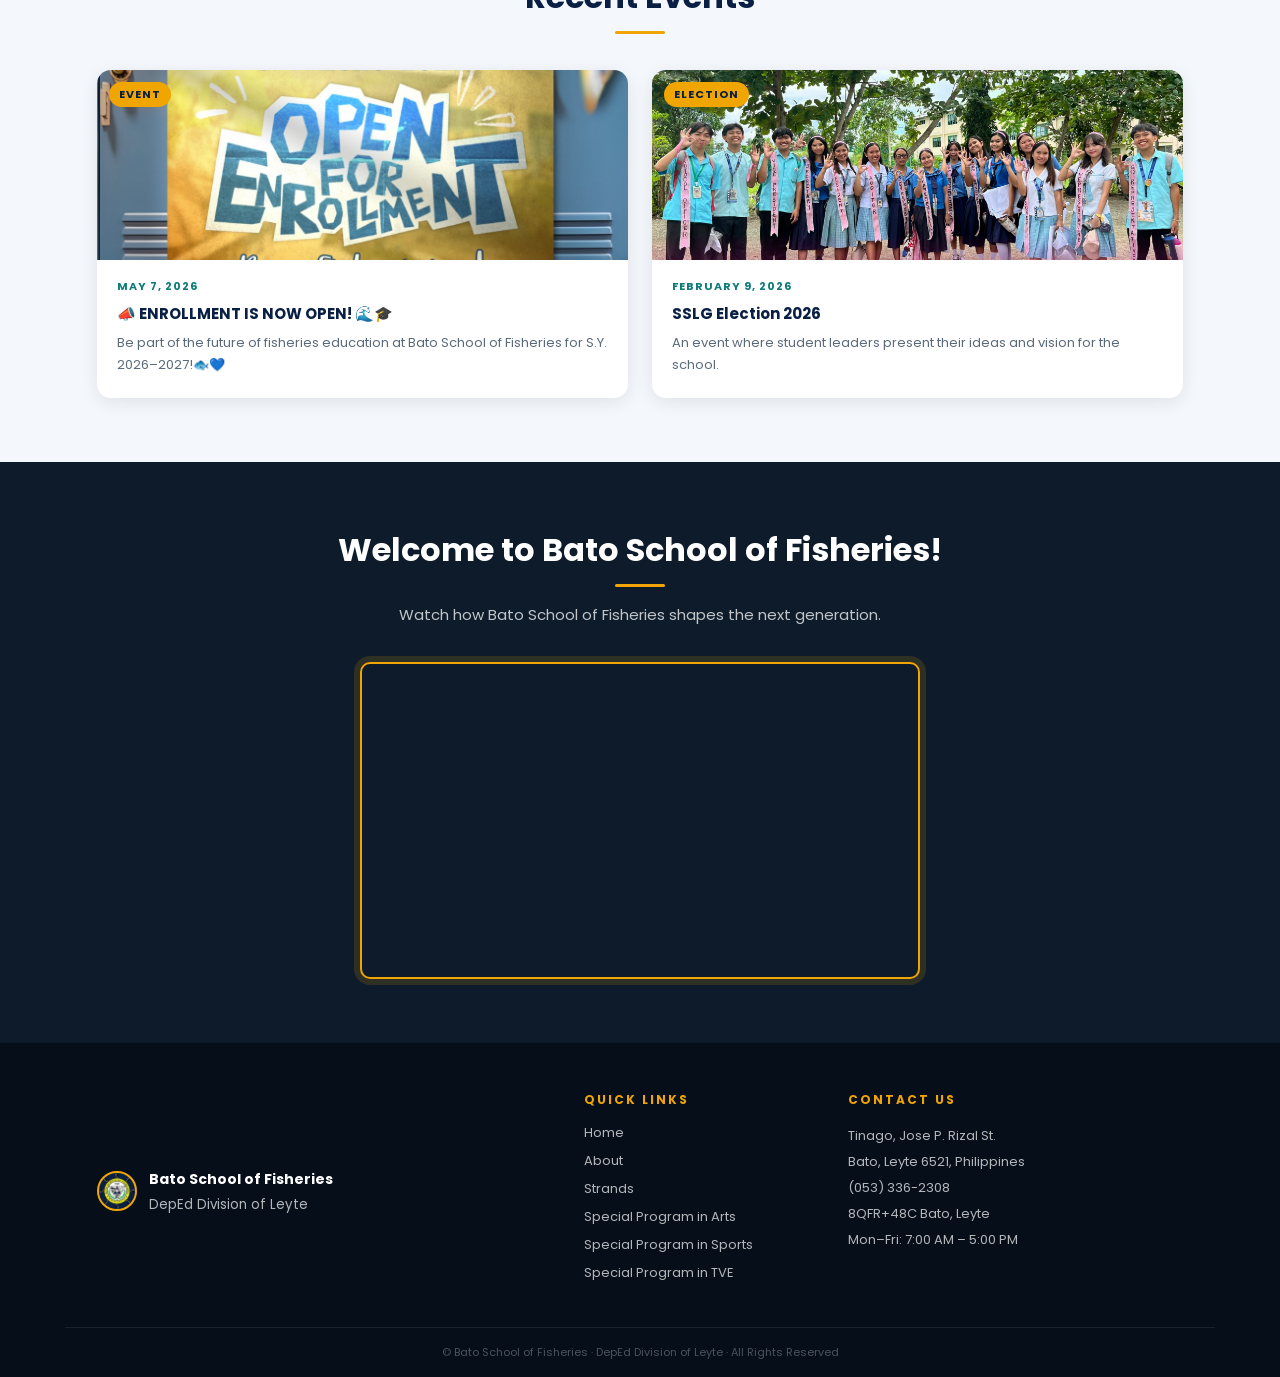
==== commit 8ac38350: "Updates & Changes" ====
--- a/index.html
+++ b/index.html
@@ -4,6 +4,13 @@
   <meta charset="UTF-8" />
   <meta name="viewport" content="width=device-width, initial-scale=1.0" />
   <title>Home — Bato School of Fisheries</title>
+  <meta name="description" content="Official website of Bato School of Fisheries in Bato, Leyte, featuring school programs, strands, arts, sports, and technical-vocational education." />
+  <meta name="theme-color" content="#0a1f44" />
+  <meta property="og:title" content="Bato School of Fisheries" />
+  <meta property="og:description" content="Explore the programs, strands, events, and student opportunities at Bato School of Fisheries." />
+  <meta property="og:image" content="Pictures/bsfmainlogoo.jpg" />
+  <meta property="og:type" content="website" />
+  <link rel="icon" type="image/png" href="Pictures/bsflogoo.png" />
   <link rel="stylesheet" href="style.css" />
 </head>
 <body>
@@ -11,7 +18,7 @@
 <nav class="navbar">
   <a href="index.html" class="nav-brand">
     <div class="logo-circle">
-      <img src="Pictures/bsflogoo.png" alt="BSF Logo">
+      <img src="Pictures/bsflogoo.png" alt="BSF Logo" decoding="async">
     </div>
     <div class="school-name">
       <span class="top">Bato School</span>
@@ -39,7 +46,7 @@
       </div>
     </li>
     <li class="dropdown">
-      <a href="#" class="spa-btn">SPA / SPTVE</a>
+      <a href="Arts.html" class="programs-btn">SPA / SPTVE</a>
       <div class="dropdown-box">
         <span class="dropdown-label">Special Program in Arts</span>
         <a href="Arts.html">Special Program in Arts</a>
@@ -52,9 +59,9 @@
       </div>
     </li>
   </ul>
-  <div class="hamburger" id="hamburger">
+  <button class="hamburger" id="hamburger" type="button" aria-label="Open menu" aria-expanded="false" aria-controls="navMenu">
     <span></span><span></span><span></span>
-  </div>
+  </button>
 </nav>
 
 <div class="page-body">
@@ -98,7 +105,7 @@
       <div class="announce-grid">
         <div class="announce-card reveal-card">
           <div class="announce-img">
-            <img src="Pictures/Enrollment.jpg" alt="Pasundayag" />
+            <img src="Pictures/Enrollment.jpg" alt="Enrollment announcement" loading="lazy" decoding="async" />
             <span class="announce-tag">Event</span>
           </div>
           <div class="announce-body">
@@ -109,24 +116,13 @@
         </div>
         <div class="announce-card reveal-card">
           <div class="announce-img">
-            <img src="Pictures/SSLG Campaign.jpg" alt="SSLG Campaign" />
+            <img src="Pictures/SSLG Campaign.jpg" alt="SSLG Campaign" loading="lazy" decoding="async" />
             <span class="announce-tag">Election</span>
           </div>
           <div class="announce-body">
             <span class="announce-date">February 9, 2026</span>
             <h3>SSLG Election 2026</h3>
             <p>An event where student leaders present their ideas and vision for the school.</p>
-          </div>
-        </div>
-        <div class="announce-card reveal-card" style="display:none;">
-          <div class="announce-img">
-            <img src=".jpg" alt="#" />
-            <span class="announce-tag">Event</span>
-          </div>
-          <div class="announce-body">
-            <span class="announce-date">Date</span>
-            <h3>Title</h3>
-            <p>Description</p>
           </div>
         </div>
       </div>
@@ -136,7 +132,7 @@
   <section class="sec-dark reveal">
     <div class="container">
       <h2 class="sec-title white">Welcome to Bato School of Fisheries!</h2>
-      <p style="text-align:center; color:rgba(255,255,255,0.75); font-size:15px; margin-top:-20px; margin-bottom:36px;">
+      <p class="video-note">
         Watch how Bato School of Fisheries shapes the next generation.
       </p>
       <div class="video-wrapper">
@@ -144,6 +140,7 @@
           src="https://www.youtube.com/embed/zSPJMoR3WU4"
           title="Bato School of Fisheries Video"
           frameborder="0"
+          loading="lazy"
           allow="accelerometer; autoplay; clipboard-write; encrypted-media; gyroscope; picture-in-picture"
           allowfullscreen>
         </iframe>
@@ -156,10 +153,10 @@
 <footer class="footer">
   <div class="footer-grid">
     <div class="footer-brand footer-col">
-      <div class="logo-circle" style="width:40px;height:40px;">
-        <img src="Pictures/bsflogoo.png" alt="BSF Logo">
+      <div class="logo-circle logo-circle-small">
+        <img src="Pictures/bsflogoo.png" alt="BSF Logo" loading="lazy" decoding="async">
       </div>
-      <div><strong style="color:white;font-size:14px;">Bato School of Fisheries</strong><br><small>DepEd Division of Leyte</small></div>
+      <div><strong class="footer-title">Bato School of Fisheries</strong><br><small>DepEd Division of Leyte</small></div>
     </div>
     <div class="footer-col">
       <h4>Quick Links</h4>
@@ -180,4 +177,4 @@
 
 <script src="script.js"></script>
 </body>
-</html>+</html>
--- a/style.css
+++ b/style.css
@@ -77,9 +77,18 @@
   white-space: nowrap;
 }
 .nav-menu a:hover,
-.nav-menu a.active {
+.nav-menu a.active,
+.nav-menu a:focus-visible {
   color: var(--gold);
   background: rgba(240,165,0,0.12);
+}
+.nav-menu a:focus-visible,
+.hamburger:focus-visible,
+.tab-btn:focus-visible,
+.btn-gold:focus-visible,
+.btn-outline:focus-visible {
+  outline: 3px solid rgba(240,165,0,0.75);
+  outline-offset: 3px;
 }
 
 
@@ -120,7 +129,11 @@
   border-left-color: var(--teal);
   color: var(--white);
 }
-.dropdown:hover .dropdown-box { display: block; }
+.dropdown:hover .dropdown-box,
+.dropdown:focus-within .dropdown-box,
+.dropdown.open .dropdown-box {
+  display: block;
+}
 
 .dropdown-label {
   display: block;
@@ -138,7 +151,16 @@
   margin: 4px 18px;
 }
 
-.hamburger { display: none; flex-direction: column; gap: 5px; cursor: pointer; }
+.hamburger {
+  display: none;
+  flex-direction: column;
+  gap: 5px;
+  cursor: pointer;
+  border: 0;
+  background: transparent;
+  padding: 8px;
+  border-radius: 6px;
+}
 .hamburger span {
   width: 24px; height: 2px;
   background: var(--white);
@@ -210,7 +232,7 @@
 .inner-hero-text p  { font-size: 15px; color: rgba(255,255,255,0.78); }
 
 .about-hero  { background-image: url('Pictures/aboutlogo.jpg'); }
-.strand-hero { background-image: url('Pictures/.jpg'); }
+.strand-hero { background-image: url('Pictures/SHSbg.jpg'); }
 .arts-hero   { background-image: url('Pictures/SPABG.jpg'); }
 .sports-hero { background-image: url('Pictures/SPSbg.jpg'); }
 .sptve-hero  { background-image: url('Pictures/SPTVE.BG.jpg'); }
@@ -255,6 +277,12 @@
 .card.dark { background: rgba(255,255,255,0.07); border-top-color: var(--gold); color: var(--white); }
 .card.teal { background: rgba(255,255,255,0.13); border-top-color: var(--white); color: var(--white); }
 .card-icon { font-size: 32px; margin-bottom: 12px; }
+.card-icon:empty {
+  width: 34px;
+  height: 4px;
+  border-radius: 999px;
+  background: linear-gradient(90deg, var(--gold), var(--teal));
+}
 .card h3   { font-size: 15px; font-weight: 700; margin-bottom: 8px; color: var(--navy); }
 .card.dark h3, .card.teal h3 { color: var(--gold); }
 .card p    { font-size: 13px; line-height: 1.7; color: var(--gray); }
@@ -281,6 +309,25 @@
 .about-text h2 { font-size: 28px; font-weight: 700; color: var(--navy); margin-bottom: 14px; }
 .about-text p  { font-size: 15px; color: var(--dark); line-height: 1.8; margin-bottom: 12px; }
 .info-box { background: var(--navy); border-radius: 12px; padding: 26px; color: var(--white); }
+.school-photo-section {
+  background-image: url('Pictures/Bato School of Fisheries.jpg');
+  background-size: cover;
+  background-position: center;
+  position: relative;
+}
+.school-photo-section::before {
+  content: '';
+  position: absolute;
+  inset: 0;
+  backdrop-filter: blur(3px);
+  background: rgba(255,255,255,0.26);
+}
+.section-layer { position: relative; z-index: 1; }
+.info-box.glass {
+  background: rgba(10,31,68,0.45);
+  backdrop-filter: blur(6px);
+  border: 1px solid rgba(240,165,0,0.4);
+}
 .info-box h3 { font-size: 18px; color: var(--gold); margin-bottom: 14px; }
 .info-box li { font-size: 13px; padding-bottom: 9px; margin-bottom: 9px; border-bottom: 1px solid rgba(255,255,255,0.1); }
 .info-box li:last-child { border-bottom: none; padding-bottom: 0; }
@@ -366,6 +413,14 @@
 }
 .achieve-card:hover { transform: translateY(-5px); box-shadow: 0 12px 30px rgba(0,0,0,0.18); }
 .achieve-icon { font-size: 36px; margin-bottom: 12px; display: block; }
+.achieve-icon:empty {
+  width: 42px;
+  height: 4px;
+  border-radius: 999px;
+  background: var(--gold);
+  margin-left: auto;
+  margin-right: auto;
+}
 .achieve-card h4 { font-size: 15px; font-weight: 700; color: var(--gold); margin-bottom: 8px; }
 .achieve-card p  { font-size: 12.5px; color: rgba(255,255,255,0.78); line-height: 1.7; }
 
@@ -391,6 +446,12 @@
 }
 .club-pill:hover { background: rgba(240,165,0,0.15); border-color: var(--gold); transform: translateY(-2px); }
 .club-pill span { font-size: 20px; flex-shrink: 0; }
+.club-pill span:empty {
+  width: 10px;
+  height: 10px;
+  border-radius: 50%;
+  background: var(--gold);
+}
 
 
 /* ── STRAND TABS ── */
@@ -449,17 +510,68 @@
 }
 .video-wrapper:hover { box-shadow: 0 0 0 8px rgba(240, 165, 0, 0.25); }
 .video-wrapper video { width: 100%; display: block; }
+.video-wrapper iframe { width: 100%; aspect-ratio: 16 / 9; display: block; }
+.video-note {
+  text-align: center;
+  color: rgba(255,255,255,0.75);
+  font-size: 15px;
+  margin-top: -20px;
+  margin-bottom: 36px;
+}
 
 
 /* ── FOOTER ── */
 .footer { background: #060e1a; color: rgba(255,255,255,0.7); padding: 48px 0 0; }
 .footer-grid { max-width: 1150px; margin: 0 auto; padding: 0 32px 36px; display: grid; grid-template-columns: 2fr 1fr 1.5fr; gap: 40px; border-bottom: 1px solid rgba(255,255,255,0.08); }
 .footer-brand { display: flex; align-items: center; gap: 12px; }
+.logo-circle-small { width: 40px; height: 40px; }
+.footer-title { color: var(--white); font-size: 14px; }
 .footer-col h4 { color: var(--gold); font-size: 12px; text-transform: uppercase; letter-spacing: 2px; margin-bottom: 14px; }
 .footer-col a  { display: block; font-size: 13px; margin-bottom: 8px; transition: color 0.2s ease, padding-left 0.2s ease; }
 .footer-col a:hover { color: var(--gold); padding-left: 4px; }
 .footer-col p  { font-size: 13px; line-height: 2; }
 .footer-bottom { text-align: center; padding: 16px; font-size: 11px; opacity: 0.4; }
+
+.text-gold { color: var(--gold); }
+.desc-on-dark { color: rgba(255,255,255,0.7); }
+.centered { text-align: center; }
+.narrow-820 { max-width: 820px; }
+.narrow-800 { max-width: 800px; }
+.intro-copy {
+  font-size: 16px;
+  color: rgba(255,255,255,0.88);
+  line-height: 1.9;
+  margin-bottom: 16px;
+}
+.intro-quote {
+  font-size: 15px;
+  color: var(--gold);
+  font-weight: 700;
+  font-style: italic;
+}
+.cta-copy {
+  font-size: 15px;
+  color: rgba(255,255,255,0.9);
+  line-height: 1.9;
+  margin-bottom: 26px;
+}
+.cards-spaced { margin-bottom: 28px; }
+.find-us-text {
+  color: rgba(255,255,255,0.75);
+  font-size: 15px;
+  margin-bottom: 26px;
+}
+.map-frame {
+  border-radius: 12px;
+  overflow: hidden;
+  max-width: 700px;
+  margin: 0 auto;
+  border: 3px solid rgba(240,165,0,0.3);
+}
+.map-frame iframe {
+  border: 0;
+  display: block;
+}
 
 
 /* ── FACILITY PHOTO BOXES ── */
@@ -481,6 +593,7 @@
 
 /* ── PHOTO SHOWCASE ── */
 .showcase-row { display: grid; grid-template-columns: 1fr 1fr; gap: 20px; }
+.stack-gap { margin-bottom: 20px; }
 .showcase-box { border-radius: 14px; overflow: hidden; box-shadow: 0 4px 18px rgba(0,0,0,0.10); background: var(--white); transition: transform 0.3s ease, box-shadow 0.3s ease; }
 .showcase-box:hover { transform: translateY(-5px); box-shadow: 0 12px 30px rgba(0,0,0,0.15); }
 .showcase-img { width: 100%; height: 280px; overflow: hidden; background: #e8edf3; position: relative; }
@@ -604,6 +717,7 @@
   .nav-menu.open { display: flex; }
   .hamburger { display: flex; }
   .dropdown-box { position: static; box-shadow: none; background: rgba(255,255,255,0.05); animation: none; }
+  .dropdown:not(.open):not(:focus-within):not(:hover) .dropdown-box { display: none; }
   .hero-content { padding: 40px 20px; }
   .container { padding: 0 18px; }
   .footer-grid { grid-template-columns: 1fr; }
@@ -612,4 +726,22 @@
   .tl-item, .tl-item.right { justify-content: flex-start; padding-left: 48px; padding-right: 0; transform: translateY(16px); }
   .tl-dot { left: 18px; }
   .tl-card { max-width: 100%; }
-}+}
+
+@media (prefers-reduced-motion: reduce) {
+  *,
+  *::before,
+  *::after {
+    animation-duration: 0.01ms !important;
+    animation-iteration-count: 1 !important;
+    scroll-behavior: auto !important;
+    transition-duration: 0.01ms !important;
+  }
+
+  .reveal,
+  .reveal-card,
+  .tl-item {
+    opacity: 1;
+    transform: none;
+  }
+}
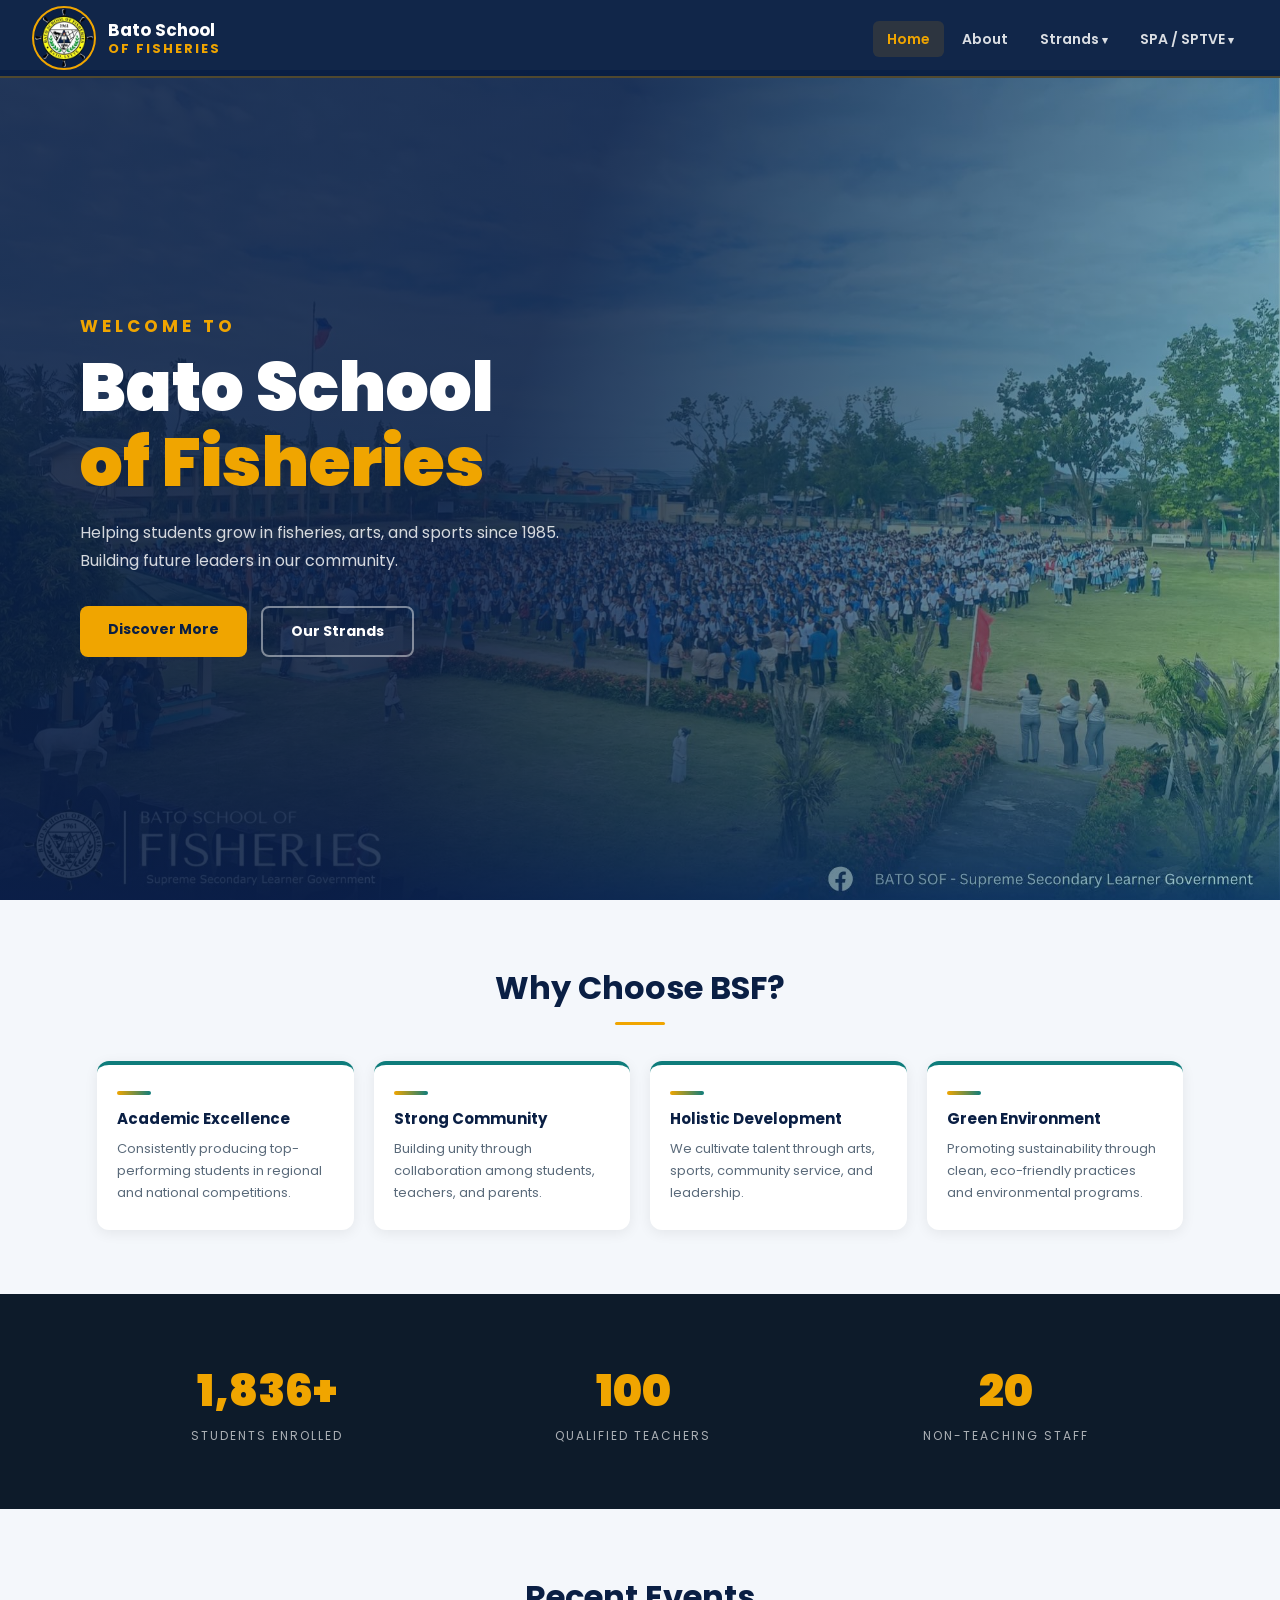
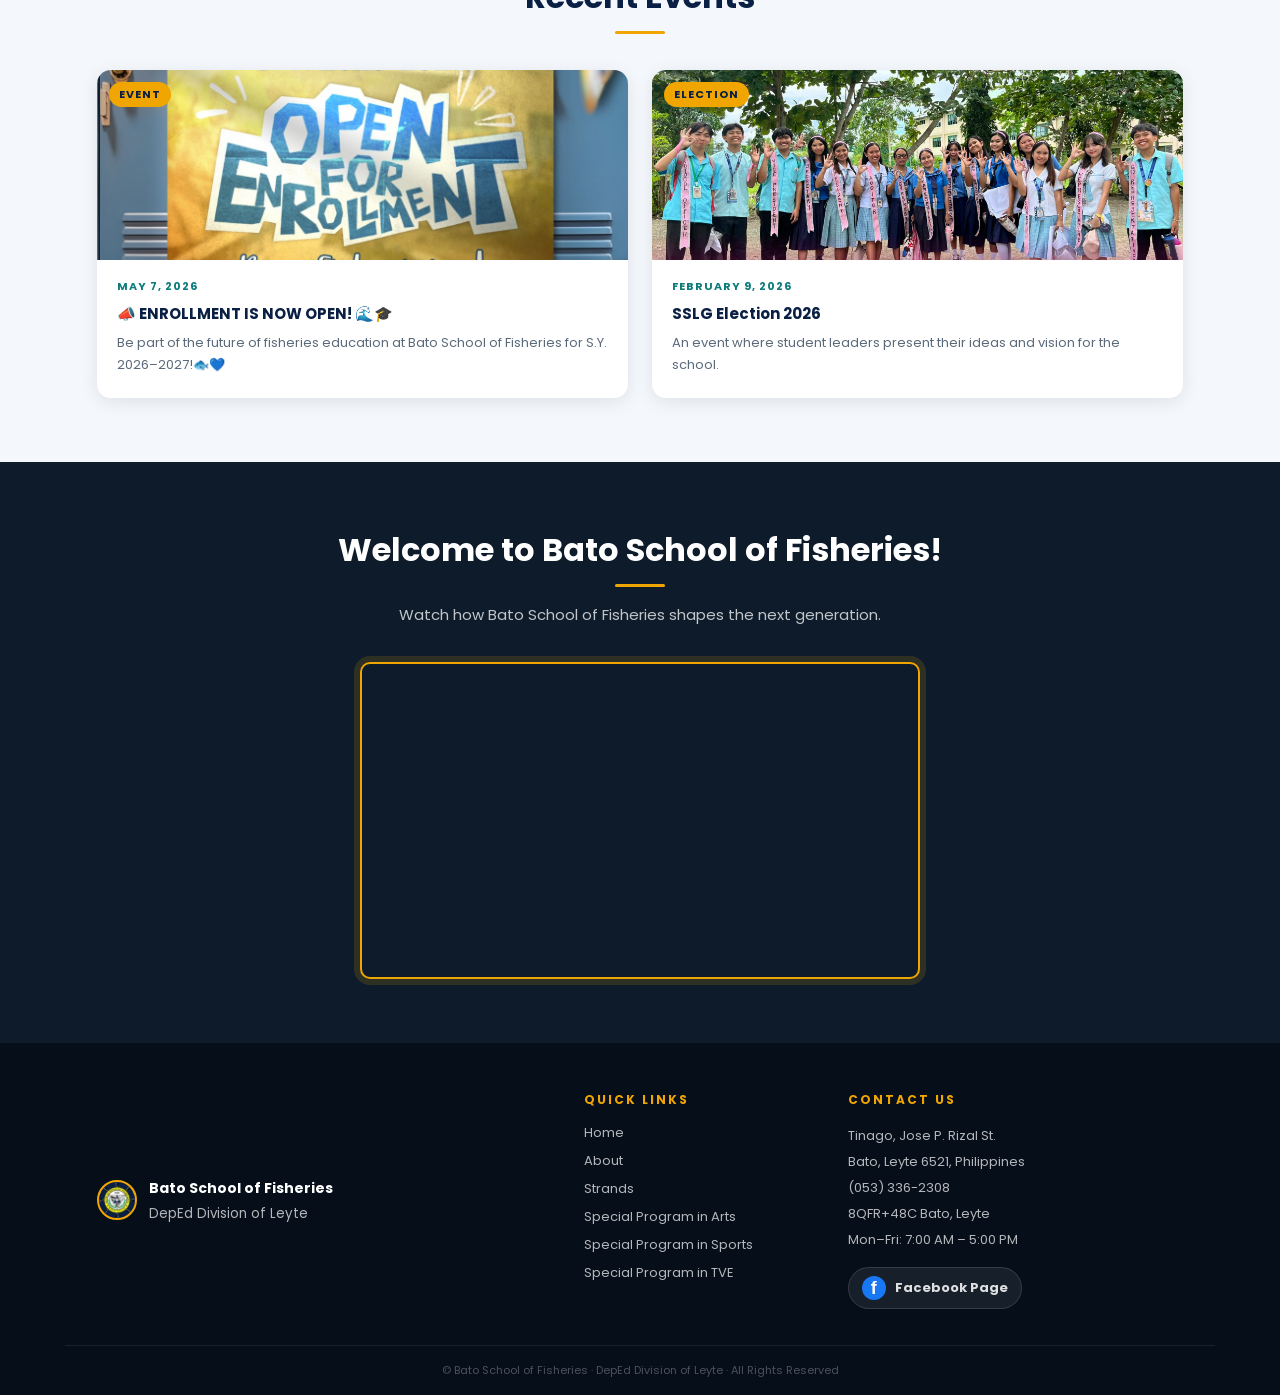
==== commit 59f3f7f2: "Updates: FB Social Media button across pages and Mobile nav fixes" ====
--- a/index.html
+++ b/index.html
@@ -170,6 +170,12 @@
     <div class="footer-col">
       <h4>Contact Us</h4>
       <p> Tinago, Jose P. Rizal St.<br>Bato, Leyte 6521, Philippines<br> (053) 336-2308<br> 8QFR+48C Bato, Leyte<br> Mon–Fri: 7:00 AM – 5:00 PM</p>
+      <div class="footer-socials" aria-label="School social media links">
+        <a class="footer-social-link" href="https://www.facebook.com/profile.php?id=100087659743858" target="_blank" rel="noopener noreferrer" aria-label="Visit Bato School of Fisheries on Facebook">
+          <span class="social-mark" aria-hidden="true">f</span>
+          <span>Facebook Page</span>
+        </a>
+      </div>
     </div>
   </div>
   <div class="footer-bottom">© Bato School of Fisheries · DepEd Division of Leyte · All Rights Reserved</div>
--- a/style.css
+++ b/style.css
@@ -86,7 +86,8 @@
 .hamburger:focus-visible,
 .tab-btn:focus-visible,
 .btn-gold:focus-visible,
-.btn-outline:focus-visible {
+.btn-outline:focus-visible,
+.footer-social-link:focus-visible {
   outline: 3px solid rgba(240,165,0,0.75);
   outline-offset: 3px;
 }
@@ -530,6 +531,26 @@
 .footer-col a  { display: block; font-size: 13px; margin-bottom: 8px; transition: color 0.2s ease, padding-left 0.2s ease; }
 .footer-col a:hover { color: var(--gold); padding-left: 4px; }
 .footer-col p  { font-size: 13px; line-height: 2; }
+.footer-socials { margin-top: 14px; }
+.footer-col a.footer-social-link {
+  display: inline-flex;
+  align-items: center;
+  gap: 9px;
+  width: fit-content;
+  margin-bottom: 0;
+  padding: 8px 13px;
+  border-radius: 999px;
+  background: rgba(255,255,255,0.07);
+  border: 1px solid rgba(255,255,255,0.13);
+  color: rgba(255,255,255,0.86);
+  font-weight: 700;
+}
+.footer-col a.footer-social-link:hover {
+  color: var(--white);
+  padding-left: 13px;
+  background: rgba(24,119,242,0.24);
+  border-color: #1877f2;
+}
 .footer-bottom { text-align: center; padding: 16px; font-size: 11px; opacity: 0.4; }
 
 .text-gold { color: var(--gold); }
@@ -560,6 +581,44 @@
   color: rgba(255,255,255,0.75);
   font-size: 15px;
   margin-bottom: 26px;
+}
+.social-links {
+  display: flex;
+  justify-content: center;
+  margin: -8px 0 28px;
+}
+.social-btn {
+  display: inline-flex;
+  align-items: center;
+  gap: 10px;
+  padding: 10px 18px;
+  border-radius: 999px;
+  background: rgba(255,255,255,0.08);
+  border: 1px solid rgba(255,255,255,0.16);
+  color: var(--white);
+  font-size: 13px;
+  font-weight: 700;
+  transition: background 0.25s ease, border-color 0.25s ease, transform 0.25s ease;
+}
+.social-btn:hover,
+.social-btn:focus-visible {
+  background: rgba(24,119,242,0.24);
+  border-color: #1877f2;
+  transform: translateY(-2px);
+}
+.social-mark {
+  display: inline-flex;
+  align-items: center;
+  justify-content: center;
+  width: 24px;
+  height: 24px;
+  border-radius: 50%;
+  background: #1877f2;
+  color: var(--white);
+  font-family: Arial, sans-serif;
+  font-size: 18px;
+  font-weight: 700;
+  line-height: 1;
 }
 .map-frame {
   border-radius: 12px;
@@ -713,11 +772,81 @@
 }
 @media (max-width: 700px) {
   .navbar { padding: 0 18px; }
-  .nav-menu { display: none; position: fixed; top: 70px; left: 0; right: 0; flex-direction: column; align-items: flex-start; background: var(--navy); padding: 16px; border-bottom: 2px solid rgba(240,165,0,0.2); gap: 2px; z-index: 998; animation: dropdownFade 0.25s ease; }
+  .nav-menu {
+    display: none;
+    position: fixed;
+    top: 70px;
+    left: 0;
+    right: 0;
+    flex-direction: column;
+    align-items: stretch;
+    background: var(--navy);
+    padding: 12px;
+    border-bottom: 2px solid rgba(240,165,0,0.2);
+    gap: 6px;
+    z-index: 998;
+    max-height: calc(100vh - 70px);
+    overflow-y: auto;
+    overscroll-behavior: contain;
+    animation: dropdownFade 0.25s ease;
+  }
   .nav-menu.open { display: flex; }
+  .nav-menu li,
+  .dropdown {
+    width: 100%;
+  }
+  .nav-menu a {
+    display: flex;
+    align-items: center;
+    justify-content: space-between;
+    width: 100%;
+    padding: 12px 14px;
+    white-space: normal;
+  }
   .hamburger { display: flex; }
-  .dropdown-box { position: static; box-shadow: none; background: rgba(255,255,255,0.05); animation: none; }
-  .dropdown:not(.open):not(:focus-within):not(:hover) .dropdown-box { display: none; }
+  .dropdown > a::after {
+    content: '▾';
+    margin-left: 12px;
+    transition: transform 0.25s ease;
+  }
+  .dropdown.open > a::after,
+  .dropdown:focus-within > a::after {
+    transform: rotate(180deg);
+  }
+  .dropdown-box {
+    display: block;
+    position: static;
+    width: 100%;
+    min-width: 0;
+    max-height: 0;
+    margin-top: 0;
+    opacity: 0;
+    overflow: hidden;
+    box-shadow: none;
+    background: rgba(255,255,255,0.05);
+    border: 0;
+    border-radius: 8px;
+    animation: none;
+    transition: max-height 0.3s ease, opacity 0.22s ease, margin-top 0.22s ease, border-color 0.22s ease;
+  }
+  .dropdown.open .dropdown-box,
+  .dropdown:focus-within .dropdown-box {
+    max-height: 620px;
+    margin-top: 6px;
+    opacity: 1;
+    border: 1px solid rgba(240,165,0,0.14);
+  }
+  .dropdown-box a {
+    padding: 10px 14px 10px 22px;
+    font-size: 13px;
+    border-left-width: 2px;
+  }
+  .dropdown-label {
+    padding: 10px 14px 4px 22px;
+  }
+  .dropdown-divider {
+    margin: 5px 14px;
+  }
   .hero-content { padding: 40px 20px; }
   .container { padding: 0 18px; }
   .footer-grid { grid-template-columns: 1fr; }
